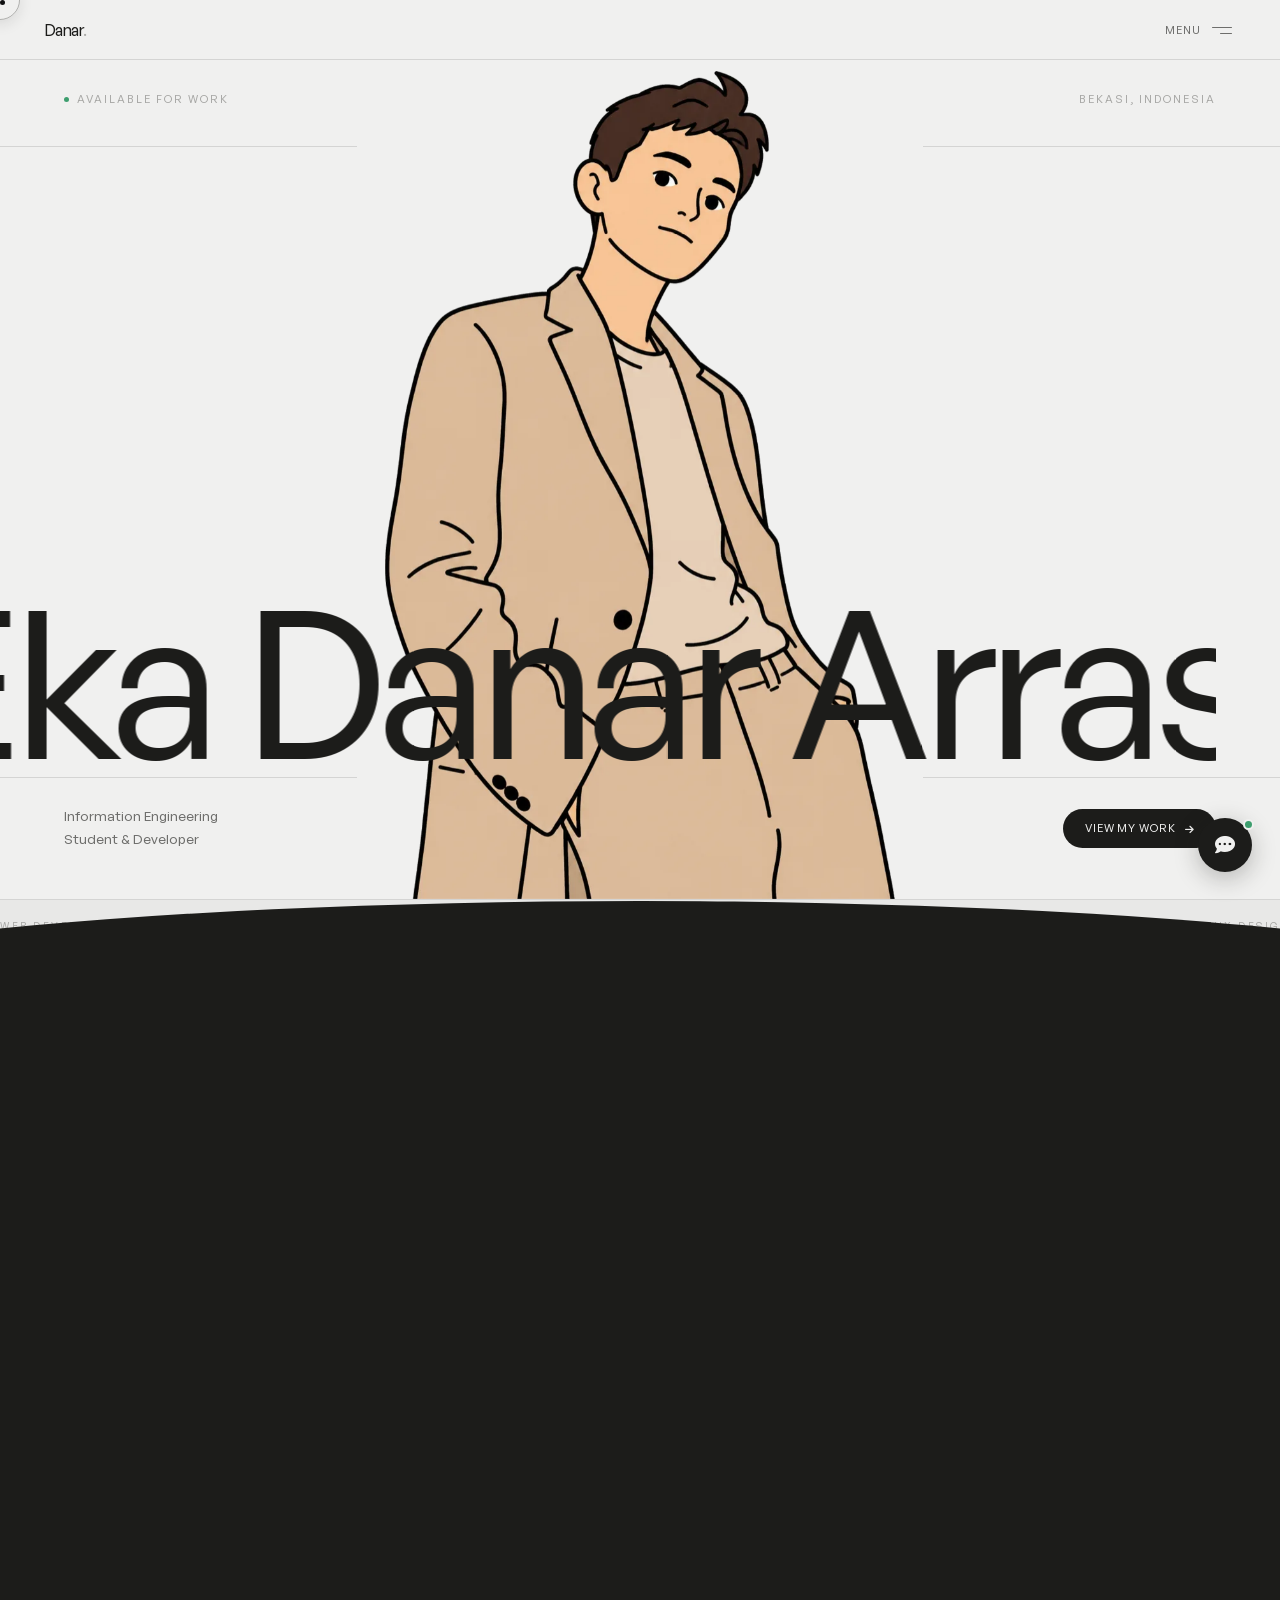
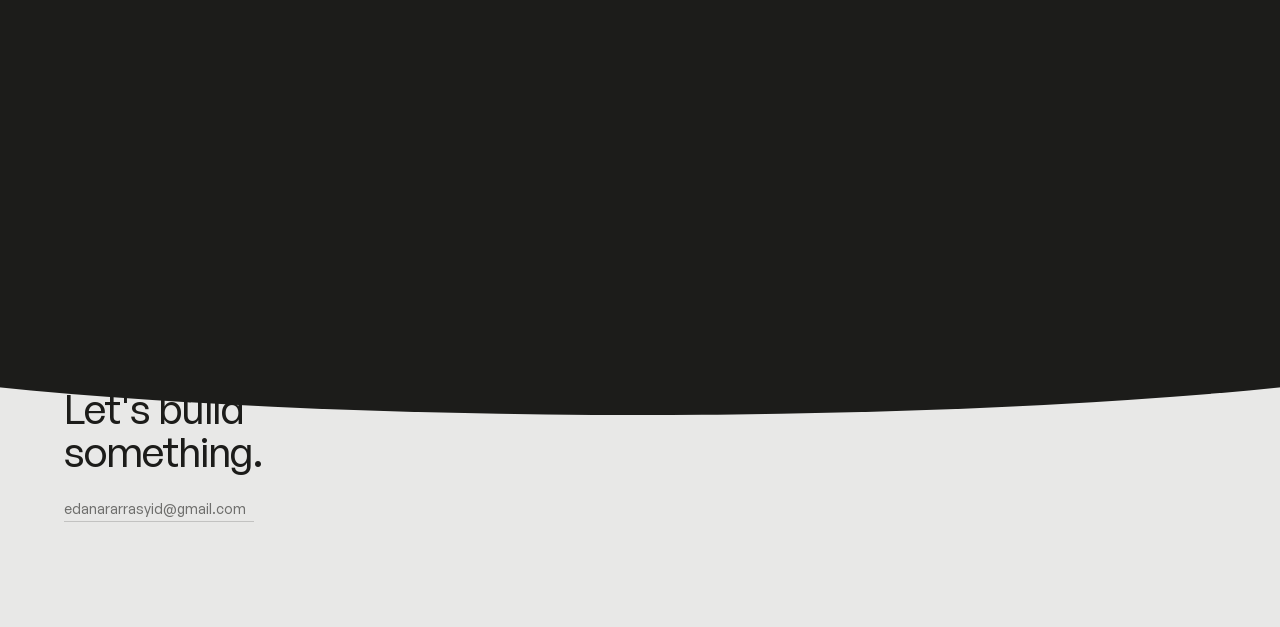
==== index.html @ f206c972 "Clear the figure of the header and separate the name repeats The top of the head was not being cropp" ====
<!DOCTYPE html>
<html lang="id">
<head>
  <meta charset="UTF-8"/>
  <meta name="viewport" content="width=device-width, initial-scale=1.0"/>
  <title>Eka Danar Arrasyid — Software Engineer & Web Developer | Portfolio</title>
  <meta name="description" content="Portfolio resmi Eka Danar Arrasyid, Software Engineer &amp; Web Developer asal Bekasi, Indonesia. Spesialis PHP, Laravel, JavaScript, dan Full Stack Development. Mahasiswa Teknik Informatika Universitas Pelita Bangsa."/>
  <meta name="keywords" content="Eka Danar Arrasyid, Danar Arrasyid, Software Engineer Indonesia, Web Developer Indonesia, PHP Developer, Laravel Developer, JavaScript Developer, Full Stack Developer, Portfolio Web Developer, Universitas Pelita Bangsa"/>
  <meta name="author" content="Eka Danar Arrasyid"/>
  <meta name="robots" content="index, follow, max-image-preview:large"/>
  <meta name="theme-color" content="#f0f0ef"/>
  <link rel="canonical" href="https://www.edanararrasyid.my.id/"/>

  <!-- Open Graph -->
  <meta property="og:type" content="website"/>
  <meta property="og:site_name" content="Eka Danar Arrasyid"/>
  <meta property="og:title" content="Eka Danar Arrasyid — Software Engineer & Web Developer | Portfolio"/>
  <meta property="og:description" content="Portfolio resmi Eka Danar Arrasyid, Software Engineer & Web Developer asal Bekasi, Indonesia. Spesialis PHP, Laravel, JavaScript, dan Full Stack Development."/>
  <meta property="og:url" content="https://www.edanararrasyid.my.id/"/>
  <meta property="og:image" content="https://www.edanararrasyid.my.id/assets/bot_avatar.png"/>
  <meta property="og:locale" content="id_ID"/>

  <!-- Twitter Card -->
  <meta name="twitter:card" content="summary_large_image"/>
  <meta name="twitter:title" content="Eka Danar Arrasyid — Software Engineer & Web Developer | Portfolio"/>
  <meta name="twitter:description" content="Portfolio resmi Eka Danar Arrasyid, Software Engineer & Web Developer asal Bekasi, Indonesia."/>
  <meta name="twitter:image" content="https://www.edanararrasyid.my.id/assets/bot_avatar.png"/>
  <meta name="twitter:site" content="@DanarrArrsyd"/>

  <link rel="icon" type="image/png" href="./assets/Title HTML.jpg"/>
  <link rel="apple-touch-icon" href="./assets/bot_avatar.png"/>
  <link rel="manifest" href="./manifest.json"/>

  <link rel="dns-prefetch" href="https://cdnjs.cloudflare.com"/>
  <link rel="stylesheet" href="https://cdnjs.cloudflare.com/ajax/libs/font-awesome/6.5.0/css/all.min.css"/>

  <link rel="preload" href="./assets/fonts/GeneralSans-Variable.woff2" as="font" type="font/woff2" crossorigin/>
  <!-- The hero illustration is the LCP element. Preloading the WebP starts it
       before the stylesheet has resolved the markup that references it;
       imagesrcset carries the type negotiation so a browser without WebP
       support does not fetch a file it cannot use. -->
  <link rel="preload" as="image" href="./assets/hero-portrait.webp" imagesrcset="./assets/hero-portrait.webp" type="image/webp" fetchpriority="high"/>
  <link rel="stylesheet" href="./assets/css/base.css?v=e6f38128"/>
  <link rel="stylesheet" href="./assets/css/index.css?v=2e0eeac7"/>

  <script type="application/ld+json">
  {
    "@context": "https://schema.org",
    "@type": "Person",
    "name": "Eka Danar Arrasyid",
    "alternateName": "Danar Arrasyid",
    "url": "https://www.edanararrasyid.my.id/",
    "image": "https://www.edanararrasyid.my.id/assets/bot_avatar.png",
    "jobTitle": ["Software Engineer", "Web Developer", "Production & Maintenance Administrator"],
    "affiliation": {
      "@type": "CollegeOrUniversity",
      "name": "Universitas Pelita Bangsa"
    },
    "address": {
      "@type": "PostalAddress",
      "addressLocality": "Bekasi",
      "addressCountry": "ID"
    },
    "sameAs": [
      "https://x.com/DanarrArrsyd",
      "https://www.instagram.com/danar_arrsyd/",
      "https://www.linkedin.com/in/ekadanararrasyid/",
      "https://github.com/Danar52",
      "https://www.behance.net/ekadanararrasyid"
    ]
  }
  </script>
  <script type="application/ld+json">
  {
    "@context": "https://schema.org",
    "@type": "WebSite",
    "name": "Eka Danar Arrasyid",
    "url": "https://www.edanararrasyid.my.id/"
  }
  </script>
  <script type="application/ld+json">
  {
    "@context": "https://schema.org",
    "@type": "Organization",
    "name": "Eka Danar Arrasyid",
    "url": "https://www.edanararrasyid.my.id/",
    "logo": "https://www.edanararrasyid.my.id/assets/bot_avatar.png",
    "sameAs": [
      "https://x.com/DanarrArrsyd",
      "https://www.instagram.com/danar_arrsyd/",
      "https://www.linkedin.com/in/ekadanararrasyid/",
      "https://github.com/Danar52",
      "https://www.behance.net/ekadanararrasyid"
    ]
  }
  </script>
  <!-- Runs before first paint: if this load came from an in-site click, put the
       transition panel over the page so the arrival reads as one motion. -->
  <script>try{var n=sessionStorage.getItem('pt-nav');if(n){var c=document.documentElement.classList;c.add('pt-arrive');c.add('pt-nogreet');window.__ptLabel=n;sessionStorage.removeItem('pt-nav');}}catch(e){}</script>
</head>
<body>
  <a href="#main-content" class="skip-link">Skip to main content</a>

  <div class="preloader" id="preloader" aria-hidden="true">
    <div class="preloader-mask">
      <div class="preloader-words">
        <span>Halo<i>.</i></span>
        <span>Hello<i>.</i></span>
        <span lang="ja">こんにちは<i>.</i></span>
        <span lang="fr">Bonjour<i>.</i></span>
        <span lang="es">Hola<i>.</i></span>
      </div>
    </div>
    <div class="pt-curve bottom"></div>
  </div>
  <div class="cursor-dot" id="cursorDot"></div>
  <div class="cursor-ring" id="cursorRing"></div>
  <div class="page-transition" id="pageTransition" aria-hidden="true">
    <div class="pt-curve top"></div>
    <span class="pt-label" id="ptLabel"></span>
    <div class="pt-curve bottom"></div>
  </div>

  <header class="site-header">
    <a href="index.html" class="site-logo">Danar<em>.</em></a>
  </header>

  <button class="menu-toggle" id="menuToggle" aria-label="Toggle menu">
      <span class="menu-label">Menu</span>
      <div class="menu-bars"><span></span><span></span></div>
    </button>

  <div class="nav-overlay" id="navOverlay">
    <nav aria-label="Menu utama">
      <span class="nav-label">Navigation</span>
      <div class="nav-stripe"></div>
      <ul class="nav-links-list">
        <li><a href="index.html"         class="nav-link"><span class="nav-link-num">01</span>Home<i class="fas fa-arrow-right nav-link-arrow"></i></a></li>
        <li><a href="profil.html"        class="nav-link"><span class="nav-link-num">02</span>About<i class="fas fa-arrow-right nav-link-arrow"></i></a></li>
        <li><a href="skills.html"        class="nav-link"><span class="nav-link-num">03</span>Skills<i class="fas fa-arrow-right nav-link-arrow"></i></a></li>
        <li><a href="experience.html"    class="nav-link"><span class="nav-link-num">04</span>Experience<i class="fas fa-arrow-right nav-link-arrow"></i></a></li>
        <li><a href="portfolio.html"     class="nav-link"><span class="nav-link-num">05</span>Portfolio<i class="fas fa-arrow-right nav-link-arrow"></i></a></li>
        <li><a href="certification.html" class="nav-link"><span class="nav-link-num">06</span>Certification<i class="fas fa-arrow-right nav-link-arrow"></i></a></li>
        <li><a href="event.html"         class="nav-link"><span class="nav-link-num">07</span>Events<i class="fas fa-arrow-right nav-link-arrow"></i></a></li>
        <li><a href="contact.html"       class="nav-link"><span class="nav-link-num">08</span>Contact<i class="fas fa-arrow-right nav-link-arrow"></i></a></li>
      </ul>
    </nav>
    <div class="nav-overlay-footer">
      <span class="nav-label">Socials</span>
      <div class="nav-social-row">
        <a href="https://x.com/DanarrArrsyd"                   target="_blank" class="nav-social">Twitter</a>
        <a href="https://www.instagram.com/danar_arrsyd/"       target="_blank" class="nav-social">Instagram</a>
        <a href="https://www.linkedin.com/in/ekadanararrasyid/" target="_blank" class="nav-social">LinkedIn</a>
        <a href="https://github.com/Danar52"                    target="_blank" class="nav-social">GitHub</a>
      </div>
      <span class="nav-footer-loc">Bekasi, Indonesia</span>
    </div>
  </div>

  <main id="main-content">

    <section class="hero">
      <!-- Lifted out of .hero-center so it can span the whole hero: it now
           runs from the top of the viewport down to the rule above the
           marquee, passing behind the header and both text bars.

           Decorative: this is the person the <h1> below already names, so it
           carries an empty alt and stays out of the accessibility tree rather
           than being described twice. Eager and high-priority because it is
           the largest thing above the fold — the LCP element, not something
           to lazy-load.

           data-parallax sits on the wrapper, not the <img>: the binder writes
           --px/--py, and custom properties inherit downward, so setting them
           on the image would never reach the element whose transform actually
           consumes them. -->
      <picture class="hero-portrait" aria-hidden="true" data-parallax="0.02">
        <source srcset="./assets/hero-portrait.webp" type="image/webp"/>
        <img src="./assets/hero-portrait.png" alt="" width="800" height="1298"
             decoding="async" fetchpriority="high"/>
      </picture>

      <div class="hero-top">
        <div class="hero-status">
          <span class="status-dot"></span>Available for work
        </div>
        <span class="hero-loc">Bekasi, Indonesia</span>
      </div>

      <div class="hero-center">
        <!-- The name is oversized past the width of the viewport and loops
             horizontally, so it needs repeating copies to join end to end.

             Only the <h1> carries the name as content — every copy after it
             is aria-hidden. Repeating the same phrase four times inside one
             heading would read as keyword stuffing to a crawler and would
             make a screen reader announce the name four times; this way the
             page still has exactly one clean h1. -->
        <div class="hero-marquee">
          <div class="hero-marquee-track" id="heroMarqueeTrack">
            <h1 class="hero-name">Eka Danar Arrasyid</h1>
            <span class="hero-name-sep" aria-hidden="true">-</span>
            <span class="hero-name-dup" aria-hidden="true">Eka Danar Arrasyid</span>
            <span class="hero-name-sep" aria-hidden="true">-</span>
            <span class="hero-name-dup" aria-hidden="true">Eka Danar Arrasyid</span>
            <span class="hero-name-sep" aria-hidden="true">-</span>
            <span class="hero-name-dup" aria-hidden="true">Eka Danar Arrasyid</span>
            <span class="hero-name-sep" aria-hidden="true">-</span>
          </div>
        </div>
      </div>

      <div class="hero-bottom">
        <p class="hero-role">Information Engineering<br>Student &amp; Developer</p>
        <div class="hero-ctas">
          <a href="portfolio.html" class="hero-cta" data-magnetic="0.3">
            View my work <i class="fas fa-arrow-right"></i>
          </a>
          <a id="heroCvBtn" class="hero-cta hero-cta-outline" data-magnetic="0.3" download style="display:none">
            Download CV <i class="fas fa-arrow-down"></i>
          </a>
        </div>
      </div>
    </section>

    <div class="marquee-wrap">
      <div class="marquee-inner">
        <span>Web Development</span><span aria-hidden="true">·</span>
        <span>UI/UX Design</span><span aria-hidden="true">·</span>
        <span>Photography</span><span aria-hidden="true">·</span>
        <span>Motion Graphics</span><span aria-hidden="true">·</span>
        <span>Graphic Design</span><span aria-hidden="true">·</span>
        <span>Web Development</span><span aria-hidden="true">·</span>
        <span>UI/UX Design</span><span aria-hidden="true">·</span>
        <span>Photography</span><span aria-hidden="true">·</span>
        <span>Motion Graphics</span><span aria-hidden="true">·</span>
        <span>Graphic Design</span><span aria-hidden="true">·</span>
      </div>
    </div>

    <!-- ── ABOUT TEASER ── -->
    <section class="home-section" id="homeAbout">
      <div class="hs-head">
        <span class="hs-label">About</span>
        <a href="profil.html" class="hs-all">Selengkapnya <i class="fas fa-arrow-right"></i></a>
      </div>
      <div class="hs-body">
        <p class="ha-bio" id="haBio"></p>
        <div class="ha-stats" id="haStats"></div>
      </div>
    </section>

    <!-- ── EXPERIENCE TEASER ── -->
    <section class="home-section" id="homeExp">
      <div class="hs-head">
        <span class="hs-label">Experience</span>
        <a href="experience.html" class="hs-all">Lihat semua <i class="fas fa-arrow-right"></i></a>
      </div>
      <div class="hs-body">
        <div class="he-list" id="heList"></div>
      </div>
    </section>

    <section class="work-section">
      <div class="work-header" data-reveal>
        <span class="work-label">Selected Work</span>
        <a href="portfolio.html" class="work-all">View all <i class="fas fa-arrow-right"></i></a>
      </div>
      <ul class="work-list" id="workList">
        <li class="work-skeleton"></li>
        <li class="work-skeleton"></li>
        <li class="work-skeleton"></li>
      </ul>
    </section>

    <!-- ── SKILLS TEASER ── -->
    <section class="home-section" id="homeSkills">
      <div class="hs-head">
        <span class="hs-label">Skills</span>
        <a href="skills.html" class="hs-all">Lihat semua <i class="fas fa-arrow-right"></i></a>
      </div>
      <div class="hs-body">
        <div class="hk-groups" id="hkGroups"></div>
      </div>
    </section>

    <!-- ── CREDENTIALS TEASER ── -->
    <section class="home-section" id="homeCred">
      <div class="hs-head">
        <span class="hs-label">Credentials</span>
      </div>
      <div class="hs-body">
        <div class="hc-cols">
          <div class="hc-col">
            <a href="certification.html" class="hc-col-head">
              <span class="hc-col-title">Sertifikasi</span>
              <span class="hc-col-count" id="hcCertCount"></span>
            </a>
            <div id="hcCertList"></div>
          </div>
          <div class="hc-col">
            <a href="event.html" class="hc-col-head">
              <span class="hc-col-title">Event &amp; Kompetisi</span>
              <span class="hc-col-count" id="hcEventCount"></span>
            </a>
            <div id="hcEventList"></div>
          </div>
        </div>
      </div>
    </section>

    <footer class="home-footer">
      <div class="footer-cta" data-reveal>
        <p class="footer-big">Let's build<br>something.</p>
        <a href="mailto:edanararrasyid@gmail.com" class="footer-email" data-magnetic="0.25">
          edanararrasyid@gmail.com <i class="fas fa-arrow-up-right"></i>
        </a>
      </div>
      <div class="footer-meta" data-reveal data-reveal-delay="0.12">
        <div class="footer-socials">
          <a href="https://x.com/DanarrArrsyd"                   target="_blank">Twitter</a>
          <a href="https://www.instagram.com/danar_arrsyd/"       target="_blank">Instagram</a>
          <a href="https://www.linkedin.com/in/ekadanararrasyid/" target="_blank">LinkedIn</a>
          <a href="https://github.com/Danar52"                    target="_blank">GitHub</a>
          <a href="https://www.behance.net/ekadanararrasyid"      target="_blank">Behance</a>
        </div>
        <span class="footer-copy">&copy; 2024 Eka Danar Arrasyid</span>
      </div>
    </footer>

  </main>

  <!-- Hover image for work list -->
  <img class="work-hover-img" id="workHoverImg" src="" alt=""/>

  <script src="./assets/js/site.js?v=4a92c34d"></script>
  <script defer src="https://cdnjs.cloudflare.com/ajax/libs/gsap/3.12.5/gsap.min.js"></script>
  <script defer src="https://cdn.jsdelivr.net/npm/lenis@1.1.20/dist/lenis.min.js"></script>
  <script defer src="./assets/js/motion.js?v=b990f3cc"></script>
  <script type="module" src="./assets/js/index.js?v=6e6b031e"></script>
  <script type="module" src="chatbot.js?v=06e270b9"></script>

</body>
</html>
---- assets/css/base.css ----
/* ═══════════════════════════════════════════════════════════════
   BASE.CSS — Grey Studio Portfolio · Eka Danar Arrasyid
   Inspired by dennissnellenberg.com — Clean · Grey · Refined
═══════════════════════════════════════════════════════════════ */

/* ── FONT ───────────────────────────────────────────────────────
   General Sans (Indian Type Foundry, ITF Free Font License — free for
   commercial use, self-hosting permitted). Variable roman, 200–700 axis
   in one 38KB file.

   Self-hosted rather than loaded from api.fontshare.com: their @font-face
   uses a protocol-relative src (//cdn.fontshare.com/...), which resolves
   to plain http on an http origin and fails the font's CORS fetch. Local
   hosting also drops two third-party origins from the CSP and removes a
   render-blocking cross-origin stylesheet from the critical path.
─────────────────────────────────────────────────────────────── */
@font-face {
  font-family: "General Sans";
  src: url("../fonts/GeneralSans-Variable.woff2") format("woff2");
  font-weight: 200 700;
  font-style: normal;
  font-display: swap;
}

/* ── ACCESSIBILITY: SKIP LINK ──────────────────────────────── */
.skip-link {
  position: absolute;
  left: -9999px;
  top: 0;
  z-index: 9999;
  background: #1c1c1a;
  color: #fff;
  padding: 12px 20px;
  font-family: var(--font-body);
  font-size: 14px;
  text-decoration: none;
  border-radius: 0 0 6px 0;
}
.skip-link:focus {
  left: 0;
}

/* ── VARIABLES ─────────────────────────────────────────────── */
:root {
  /* Fonts — single grotesk family, weight does the hierarchy */
  --font-display: "General Sans", system-ui, sans-serif;
  --font-body:    "General Sans", system-ui, sans-serif;

  /* Motion — one easing curve for the whole site */
  --ease:         cubic-bezier(0.7, 0, 0.3, 1);
  /* Panels travel a whole viewport, where the symmetric --ease snaps at both
     ends. Ease-out-expo launches quickly and settles, which reads smoother
     over that distance. */
  --ease-pt:      cubic-bezier(0.16, 1, 0.3, 1);
  --pt-curve-h:   12vh;
  /* The nav panel travels sideways across a shorter distance than the page
     panels, so it keeps a curve that bites harder at both ends. */
  --ease-nav:     cubic-bezier(0.7, 0, 0.2, 1);
  /* Deep enough that the bulge reads clearly as it travels, capped so it
     does not swallow the panel on a wide screen. */
  --nav-curve-w:  clamp(48px, 10vw, 150px);
  --dur-fast:     0.3s;
  --dur:          0.5s;
  --dur-smooth:   0.7s;
  --dur-slow:     0.9s;

  /* Fluid spacing — endpoints match the previous fixed values,
     so desktop (72px) and mobile (20px) render identically. */
  --container-padding: clamp(20px, 5vw, 72px);
  --header-padding:    clamp(20px, 3.4vw, 48px);
  --section-padding:   clamp(56px, 9vh, 96px);

  /* Grey Palette */
  --bg:           #f0f0ef;
  --bg-surface:   #e8e8e7;
  --bg-elevated:  #dededd;
  --border:       #d4d4d3;
  --border-mid:   #c2c2c1;
  --text-1:       #1c1c1a;
  --text-2:       #6e6e6c;
  --text-3:       #a8a8a6;

  /* Accent — dark on light bg */
  --accent:       #1c1c1a;
  --accent-bg:    rgba(28,28,26,0.06);
  --accent-mid:   rgba(28,28,26,0.12);

  /* Layout */
  --header-height: 60px;

  /* Legacy compat */
  --default-font:     var(--font-body);
  --heading-font:     var(--font-display);
  --nav-font:         var(--font-body);
  --background-color: var(--bg);
  --default-color:    var(--text-2);
  --heading-color:    var(--text-1);
  --accent-color:     var(--accent);
  --surface-color:    var(--bg-surface);
  --contrast-color:   #fff;
  --nav-color:        var(--text-3);
  --nav-hover-color:  var(--text-1);
  --nav-active-bg:    var(--text-1);
  --sidebar-width:    0px;
  --sidebar-bg:       var(--bg-surface);
  --sidebar-border:   var(--border);
}

/* ── RESET ──────────────────────────────────────────────────── */
*, *::before, *::after { box-sizing: border-box; margin: 0; padding: 0; }
html {
  scroll-behavior: smooth;
  /* iOS Safari inflates body text when the phone is rotated to landscape,
     which breaks the type scale. */
  -webkit-text-size-adjust: 100%;
          text-size-adjust: 100%;
}

/* On iOS Safari 100vh means the viewport with the URL bar hidden, so it is
   always taller than what is actually on screen — a full-height hero ends up
   pushing its own call-to-action below the fold. dvh tracks the visible
   height; vh stays as the fallback for browsers without it. */
@supports (height: 100dvh) {
  .full-height,
  body,
  #main-content,
  .hero { min-height: 100dvh; }
}
body {
  font-family: var(--font-body);
  font-weight: 450;
  background: var(--bg);
  color: var(--text-1);
  min-height: 100vh;
  overflow-x: hidden;
}
/* Hidden only once site.js confirms it is actually drawing the replacement.
   Unconditionally, this left any page without the cursor markup — or any
   visitor whose JS never ran — with no pointer at all. */
body.has-cursor { cursor: none; }

/* One weight everywhere — hierarchy comes from size and colour, not boldness.
   Headings and <strong> default to 700 in the UA stylesheet, which breaks that
   the moment CMS content ships bold text, so pin them back. */
h1, h2, h3, h4, h5, h6 { font-weight: 450; }
strong, b { font-weight: 550; }
@media (hover: none) { body, body.has-cursor { cursor: auto; } }

/* ── SCROLLBAR ──────────────────────────────────────────────── */
::-webkit-scrollbar { width: 3px; }
::-webkit-scrollbar-track { background: transparent; }
::-webkit-scrollbar-thumb { background: var(--border-mid); }
::-webkit-scrollbar-thumb:hover { background: var(--text-3); }

/* ── CUSTOM CURSOR ────────────────────────────────────────────────
   Drawn white and composited with difference, so it inverts against
   whatever it happens to be over: near-black on the light page, near-white
   on the dark nav panel or the transition curtain. That is one rule doing
   the work, rather than sampling the colour under the pointer — which
   cannot see backgrounds painted by ancestors, images, or gradients.

   |backdrop − white| — over #f0f0ef it resolves to #0f0f10, over #1c1c1a
   to #e3e3e5.
─────────────────────────────────────────────────────────────── */
.cursor-dot {
  /* Pinned to the viewport origin so the transform site.js writes is read as
     plain viewport coordinates. Without it a fixed box with no offsets keeps
     its static position and every translate lands off by that much. */
  position: fixed; left: 0; top: 0;
  width: 5px; height: 5px;
  background: #fff; border-radius: 50%;
  mix-blend-mode: difference;
  pointer-events: none; z-index: 99999;
  /* Placement is written into transform by site.js, which appends its own
     translate(-50%,-50%) — nothing here may set transform, or it clobbers
     the position every frame. */
  will-change: transform;
  transition: width 0.2s, height 0.2s, opacity 0.3s;
}
/* A lens rim, not frosted glass. The blur is gone entirely: it had nothing
   to add over ordinary page background, and over the magnifier it smeared
   the enlarged text sitting one layer below (99997). What is left is the
   thing a magnifier actually is — a thin ring of glass with an edge that
   catches light. */
.cursor-ring {
  position: fixed; left: 0; top: 0;   /* same reason as .cursor-dot above */
  width: 40px; height: 40px;
  background: transparent;
  border: 1px solid rgba(28,28,26,0.3);
  border-radius: 50%; pointer-events: none; z-index: 99998;
  /* Edge-only, both of them: the outer shadow lifts the glass off the page,
     the inset hairline is the bevel. Nothing paints across the middle, so
     whatever is underneath — text, image, the magnified clone — stays as
     legible as it was without the cursor there. */
  box-shadow: 0 4px 14px rgba(28,28,26,0.1),
              inset 0 1px 1.5px rgba(255,255,255,0.6);
  will-change: transform;
  transition: width 0.25s ease, height 0.25s ease, border-color 0.25s,
              box-shadow 0.25s, opacity 0.3s;
}
body.cur-hover .cursor-dot  { width: 7px; height: 7px; background: rgba(255,255,255,0.75); }
body.cur-hover .cursor-ring { width: 60px; height: 60px; border-color: rgba(28,28,26,0.42); }
body.cur-click .cursor-dot  { width: 3px; height: 3px; }
body.cur-click .cursor-ring { width: 26px; height: 26px; }
/* The page is light almost everywhere; these are the two exceptions. Each
   is already flagged on <html> — nav-open and pt-arrive existed before this
   feature, pt-in was added to site.js above specifically so this selector
   list is exhaustive without :has() or DOM-order assumptions.

   Placed after the cur-hover/cur-click block on purpose: those rules tie
   this one's specificity exactly (one type selector + two classes each), so
   whichever comes later in the file wins when both are true at once — e.g.
   hovering a nav-link while the panel is open. Source order, not
   specificity, is what makes the dark-surface treatment win that case. */
html.nav-open .cursor-ring,
html.pt-arrive .cursor-ring,
html.pt-in .cursor-ring {
  border-color: rgba(255,255,255,0.45);
  box-shadow: 0 4px 14px rgba(0,0,0,0.25),
              inset 0 1px 1.5px rgba(255,255,255,0.28);
}
/* Magnifying. Only the size and the weight of the rim change now — the ring
   is already a plain glass edge in every other state.

   Last of the .cursor-ring state rules on purpose. cur-hover, cur-click and
   the dark-surface block all tie its specificity, and a link inside a hovered
   paragraph matches two of them at once; source order is what settles it. */
body.cur-lens .cursor-ring {
  width: 44px; height: 44px;
  border-color: rgba(120,120,118,0.5);
  box-shadow: 0 6px 18px rgba(28,28,26,0.16),
              inset 0 1px 2px rgba(255,255,255,0.75);
}
/* The dot would sit as a blend-mode speck in the middle of the magnified
   word — the one place on screen you are actually reading. !important
   because site.js writes opacity inline on the pointer entering and leaving
   the window, and an inline value outranks any class rule here. */
body.cur-lens .cursor-dot { opacity: 0 !important; }

@media (hover: none) { .cursor-dot, .cursor-ring { display: none; } }

/* ── TEXT LENS MAGNIFY ────────────────────────────────────────────
   A live clone of the hovered text block, scaled and circle-clipped
   so it reads as magnification rather than a filter. The clone keeps
   the source element's classes, so font/colour rules — including the
   dark-surface overrides above — apply with no extra CSS here.
─────────────────────────────────────────────────────────────── */
.cursor-lens-clone {
  position: fixed;
  margin: 0;
  list-style: none;
  transform-origin: top left;
  pointer-events: none;
  z-index: 99997;
  will-change: transform, clip-path;
}
.cursor-lens-clone * { pointer-events: none; }
@media (hover: none) { .cursor-lens-clone { display: none; } }

/* ── PAGE TRANSITION ─────────────────────────────────────────────
   Slides on click-navigation and names the destination. Translated,
   not scaled: scaleY would squash the label and the curved caps.

   It never covers the page on a fresh load — that would put an opaque
   overlay in front of the hero on every page and push LCP out by the
   length of the animation.
─────────────────────────────────────────────────────────────── */
.page-transition {
  position: fixed; inset: 0; z-index: 99000;
  background: var(--text-1);
  /* Parked a full curve-height clear of the viewport. The caps sit outside
     the panel, so parking at plain translateY(100%) leaves the top cap
     poking up over the bottom edge of the screen. */
  transform: translateY(calc(100% + var(--pt-curve-h)));
  pointer-events: none;
  display: grid; place-items: center;
}
/* Scoped to the moving states. Left on permanently it keeps a full-viewport
   compositor layer alive for the whole session. */
.page-transition.pt-in { will-change: transform; }

/* Curved caps on the leading and trailing edges, so the panel reads as
   a swelling shape rather than a straight bar. Sat outside the panel
   and pulled flush by translate. */
.pt-curve {
  position: absolute; left: 50%;
  width: 150%; height: var(--pt-curve-h);
  background: var(--text-1);
  pointer-events: none;
}
.pt-curve.top {
  top: 0; transform: translate(-50%, -99%);
  border-radius: 50% 50% 0 0 / 100% 100% 0 0;
}
.pt-curve.bottom {
  bottom: 0; transform: translate(-50%, 99%);
  border-radius: 0 0 50% 50% / 0 0 100% 100%;
}

.pt-label {
  font-family: var(--font-display);
  font-size: clamp(30px, 5.4vw, 68px);
  font-weight: 450; letter-spacing: -1.4px; line-height: 1;
  color: var(--bg);
  opacity: 0; transform: translateY(16px);
}
.pt-label i { color: var(--text-3); font-style: normal; }

.page-transition.pt-in {
  transform: translateY(0);
  transition: transform 0.78s var(--ease-pt);
  pointer-events: all;
}
.page-transition.pt-in .pt-label {
  opacity: 1; transform: translateY(0);
  transition: opacity 0.34s ease 0.3s, transform 0.5s var(--ease-pt) 0.3s;
}

/* ── ARRIVAL REVEAL ──────────────────────────────────────────────
   Without this the outgoing dark panel cuts straight to a light page
   and the motion reads as a jump. The panel only starts covering when
   the visitor actually clicked through (a sessionStorage flag set on
   the way out), so a direct hit — and a crawler, which never clicks —
   still paints its content immediately and pays no LCP cost.
─────────────────────────────────────────────────────────────── */
/* The reveal is a CSS animation, not a JS-triggered transition. site.js sits
   at the end of <body>, so driving it from there meant the panel sat still
   through body parsing, the render-blocking icon stylesheet and font loading
   before it even began to move — the pause on arrival.
   As an animation it starts the moment the element first renders, and it
   doubles as its own failsafe: nothing can leave the page covered. */
html.pt-arrive .page-transition {
  transform: translateY(0);
  animation: ptReveal 0.9s var(--ease-pt) 0.06s forwards;
  will-change: transform;
}
html.pt-arrive .page-transition .pt-label { opacity: 1; transform: none; }

/* Carries straight on upward and pulls off the top, rather than sinking back
   or fading out. The label travels with it. */
@keyframes ptReveal {
  from { transform: translateY(0); }
  to   { transform: translateY(calc(-100% - var(--pt-curve-h))); }
}

/* The reveal now lives in @keyframes ptReveal above — the arriving page has
   no JS-driven exit state. */

/* ── PRELOADER (homepage only) ───────────────────────────────────
   Pure CSS on purpose: a JS-driven overlay that fails to tear down
   leaves the page permanently covered. Keyframes always finish, so
   the worst case is still a visible page.

   Kept short — it sits in front of the LCP element while it runs.
─────────────────────────────────────────────────────────────── */
.preloader {
  position: fixed; inset: 0; z-index: 99500;
  background: var(--text-1);
  display: grid; place-items: center;
  pointer-events: none;
  /* The delay must match the word cycle's duration so the panel starts
     lifting exactly as the last greeting settles. */
  animation: plExit 0.75s var(--ease-pt) 1.3s forwards;
}
.preloader-mask {
  height: 1.15em;
  overflow: hidden;
  font-family: var(--font-display);
  font-size: clamp(34px, 6vw, 76px);
  font-weight: 450; letter-spacing: -1.6px; line-height: 1.15;
}
.preloader-words {
  display: block;
  /* No steps(): each word glides into place and holds, rather than
     teleporting. The hold segments in the keyframes do the pacing. */
  /* Symmetric easing, not the front-loaded --ease-pt used for panels: expo
     covers most of the distance in the first half of each move, which cut
     the first greeting's time on screen to well under the others'. */
  animation: plWords 1.3s cubic-bezier(0.76, 0, 0.24, 1) forwards;
}
.preloader-words span { display: block; height: 1.15em; color: var(--bg); }
.preloader-words i { color: var(--text-3); font-style: normal; }

/* Each move is centred on a fifth of the timeline (20%, 40%, 60%, 80%), so
   every greeting — including the first and last, which only get half a
   transition — holds the screen for the same 20%.

   Steps are in em, matching one word's height. A percentage would resolve
   against the whole column, so -100% would jump five words instead of one. */
@keyframes plWords {
  0%,   16% { transform: translateY(0); }
  24%,  36% { transform: translateY(-1.15em); }
  44%,  56% { transform: translateY(-2.30em); }
  64%,  76% { transform: translateY(-3.45em); }
  84%, 100% { transform: translateY(-4.60em); }
}
/* Pulls off the top, matching the arrival reveal. */
@keyframes plExit {
  to {
    transform: translateY(calc(-100% - var(--pt-curve-h)));
    visibility: hidden;
  }
}

/* The greeting marks arriving at the site, not moving around inside it, so
   an internal click through to home gets the "Home." panel like any other
   page. A refresh or a direct hit still gets the greeting.

   Keyed off pt-nogreet, which is never removed — not pt-arrive, which is
   dropped when the reveal ends. display:none does not pause an animation,
   it prevents it existing, so releasing the class later started the whole
   greeting cycle from zero, right after the panel had finished lifting. */
html.pt-nogreet .preloader { display: none; }

/* No motion: never show the overlay at all rather than flash it. */
@media (prefers-reduced-motion: reduce) {
  .preloader { display: none; }
}

/* ── SITE HEADER ────────────────────────────────────────────── */
.site-header {
  position: fixed; top: 0; left: 0; right: 0;
  height: var(--header-height);
  display: flex; align-items: center; justify-content: space-between;
  padding: 0 var(--header-padding);
  z-index: 1000;
  background: var(--bg);
  border-bottom: 1px solid var(--border);
}
.site-logo {
  font-family: var(--font-display); font-size: 16px; font-weight: 450;
  color: var(--text-1); text-decoration: none; letter-spacing: -0.4px;
  z-index: 1002; position: relative;
}
.site-logo em { color: var(--text-3); font-style: normal; }

/* ── MENU TOGGLE ────────────────────────────────────────────── */
/* Sits outside <header> in the markup on purpose. The header carries a
   z-index, which makes it a stacking context — anything inside it is
   trapped below the header's own level, so the toggle could never rise
   above the nav panel no matter what z-index it was given. As its own
   fixed element it competes at the root, the way the reference does it. */
.menu-toggle {
  position: fixed;
  top: calc((var(--header-height) - 48px) / 2);
  right: var(--header-padding);
  z-index: 1100;
  height: 48px; padding: 0 4px;
  display: flex; align-items: center; gap: 11px;
  background: none; border: none; cursor: none;
  color: var(--text-2);
  font-family: var(--font-body); font-size: 11px; font-weight: 450;
  letter-spacing: 0.1em; text-transform: uppercase;
  border-radius: 24px;
  transition: color 0.2s;
}
.menu-toggle:hover { color: var(--text-1); }
.menu-bars {
  display: flex; flex-direction: column; gap: 5px; width: 20px;
}
.menu-bars span {
  display: block; height: 1px; background: currentColor; border-radius: 1px;
  transform-origin: center;
  transition: transform 0.3s cubic-bezier(0.4,0,0.2,1), opacity 0.2s, width 0.25s;
}
.menu-bars span:last-child { width: 12px; margin-left: auto; }
.menu-toggle.is-open .menu-bars span:first-child { transform: translateY(3px) rotate(45deg); }
.menu-toggle.is-open .menu-bars span:last-child  { width: 20px; transform: translateY(-3px) rotate(-45deg); }

/* ── NAV PANEL ───────────────────────────────────────────────────
   A dark panel that slides in from the right over the page, rather than
   a full-screen sheet — the page stays visible and dimmed behind it.

   Parked a curve-width clear of the edge, the same reason the transition
   panel is: the curved cap sits outside the panel, so parking at plain
   translateX(100%) would leave it showing down the right edge.
─────────────────────────────────────────────────────────────── */
.nav-overlay {
  position: fixed; top: 0; right: 0; bottom: 0; left: auto;
  width: clamp(320px, 50vw, 640px);
  /* Above the fixed header (1000), which would otherwise cut a light bar
     across the top of the panel. The toggle sits higher still at 1002. */
  z-index: 1001;
  background: var(--text-1);
  color: var(--bg);
  /* Deliberately no overflow here. The curved edge is positioned outside
     this box, and setting overflow on either axis forces the other to a
     non-visible value too — which clipped the curve away entirely. The
     scrolling lives on .nav-inner instead. */
  transform: translateX(calc(100% + var(--nav-curve-w)));
  transition: transform 0.8s var(--ease-nav);
  pointer-events: none;
}
.nav-overlay.is-open { transform: translateX(0); pointer-events: all; }

/* Wrapper built by site.js. Carries the layout, the padding and the only
   scrollbar, so the panel itself can stay unclipped for the curve.

   Eight links plus two labels and a footer, against the reference's four —
   the padding stays modest or this starts scrolling on an ordinary laptop. */
.nav-inner {
  height: 100%;
  display: flex; flex-direction: column;
  justify-content: space-between;
  padding: clamp(68px, 11vh, 120px) 6vw clamp(36px, 6vh, 72px);
  overflow-y: auto;
}

/* Curved leading edge. It is a slice of ellipse held against the panel's
   left side, at full width while the panel travels and collapsed to zero
   once it lands — so the edge bulges on the way in and settles flat. */
.nav-curve {
  position: absolute; top: 0; right: 100%;
  width: var(--nav-curve-w); height: 100%;
  background: var(--text-1);
  border-radius: 100% 0 0 100% / 50% 0 0 50%;
  transition: width 0.85s var(--ease-nav);
  pointer-events: none;
}
html.nav-open .nav-curve { width: 0; }

/* Dims the page rather than hiding it. Weighted to the right so the panel
   still separates cleanly from whatever sits behind it. */
.nav-backdrop {
  /* Below the header so the logo stays legible, above the page content. */
  position: fixed; inset: 0; z-index: 998;
  background: linear-gradient(to right, rgba(0,0,0,0.25) 40%, rgba(0,0,0,0.85) 85%);
  opacity: 0; pointer-events: none;
  transition: opacity 0.8s var(--ease-nav);
}
html.nav-open .nav-backdrop { opacity: 0.5; pointer-events: all; }

/* The chat widget lives at a higher z-index than this overlay, so while the
   menu is open it floats over the links instead of behind them.

   !important is load-bearing: the bubble runs a pop-in animation with
   fill:forwards, and an animation's value outranks a normal declaration.
   Only an important one wins the cascade against it. */
html.nav-open #cb-bubble,
html.nav-open #cb-notif,
html.nav-open #cb-tip {
  opacity: 0 !important;
  pointer-events: none !important;
  transition: opacity 0.2s ease;
}

/* Section labels, as on the reference: a small caps label over a hairline. */
.nav-label {
  display: block;
  font-family: var(--font-body); font-size: 10px; font-weight: 450;
  text-transform: uppercase; letter-spacing: 0.18em;
  color: rgba(255,255,255,0.4);
  margin-bottom: 10px;
}
.nav-stripe {
  display: block; width: 100%; height: 1px;
  background: rgba(255,255,255,0.18);
}

.nav-links-list { list-style: none; padding-top: 2vh; }
.nav-links-list li { overflow: hidden; }

.nav-link {
  display: flex; align-items: center; gap: 14px;
  padding: 10px 0;
  font-family: var(--font-display);
  font-size: clamp(21px, 2.5vw, 34px);
  font-weight: 450; letter-spacing: -0.6px; line-height: 1.25;
  color: var(--bg); text-decoration: none;
  transform: translateY(100%);
  transition: color 0.18s;
}
.nav-overlay.is-open .nav-link {
  animation: navSlideIn 0.55s cubic-bezier(0.22,1,0.36,1) forwards;
}
.nav-links-list li:nth-child(1) .nav-link { animation-delay: 0.03s; }
.nav-links-list li:nth-child(2) .nav-link { animation-delay: 0.06s; }
.nav-links-list li:nth-child(3) .nav-link { animation-delay: 0.09s; }
.nav-links-list li:nth-child(4) .nav-link { animation-delay: 0.12s; }
.nav-links-list li:nth-child(5) .nav-link { animation-delay: 0.15s; }
.nav-links-list li:nth-child(6) .nav-link { animation-delay: 0.18s; }
.nav-links-list li:nth-child(7) .nav-link { animation-delay: 0.21s; }
.nav-link:hover { color: rgba(255,255,255,0.55); }

.nav-link-num {
  font-family: var(--font-body); font-size: 10px; font-weight: 450;
  color: rgba(255,255,255,0.35); letter-spacing: 0.08em;
  flex-shrink: 0;
}
/* Marks the page you are on, and follows the cursor down the list on hover —
   only one dot is ever lit. */
.nav-link-arrow {
  width: 6px; height: 6px; border-radius: 50%;
  background: var(--bg);
  margin-left: auto; flex-shrink: 0;
  /* Markup still carries a Font Awesome arrow class; suppress the glyph so
     the element reads purely as the dot. */
  font-size: 0;
  opacity: 0; transform: scale(0);
  transition: opacity 0.25s var(--ease), transform 0.25s var(--ease);
}
.nav-link[aria-current="page"] .nav-link-arrow { opacity: 1; transform: scale(1); }
.nav-links-list:hover .nav-link[aria-current="page"] .nav-link-arrow {
  opacity: 0; transform: scale(0);
}
.nav-links-list .nav-link:hover .nav-link-arrow { opacity: 1; transform: scale(1); }

@keyframes navSlideIn {
  from { transform: translateY(100%); }
  to   { transform: translateY(0); }
}

/* Handing the links over to the magnetic hover once they have finished
   sliding in. A filling animation keeps ownership of `transform` even after
   it ends and outranks inline styles, so gsap's pull was being computed and
   then thrown away — the links were the only elements on the site silently
   ignoring it. site.js sets .is-ready when the last link lands.

   The overflow clip has to lift with it: it exists to mask the slide, and
   with it still on, the few px of vertical drift got cut off at the row
   edge. */
.nav-links-list.is-ready li { overflow: visible; }
.nav-links-list.is-ready .nav-link { animation: none; transform: none; }

/* Stacked, not spread: the panel is far narrower than the old full-width
   sheet, and a single row put the socials and the location on top of
   each other. */
.nav-overlay-footer {
  flex-shrink: 0;
  margin-top: 40px;
  display: flex; flex-direction: column; align-items: flex-start; gap: 14px;
}
.nav-social-row { display: flex; flex-wrap: wrap; gap: 10px 20px; }

/* ── CLOSE BUTTON ────────────────────────────────────────────────
   Open, the toggle stops being a labelled hamburger and becomes a round
   close button: the label collapses away and the two bars — already
   crossed into an X — centre inside a light disc that reads against the
   dark panel behind it. Height stays 48px in both states so the disc is
   already the right size and only has to lose its width.
─────────────────────────────────────────────────────────────── */
.menu-toggle {
  transition: color 0.2s, background-color 0.35s var(--ease),
              width 0.4s var(--ease), border-radius 0.35s var(--ease),
              padding 0.35s var(--ease), gap 0.35s var(--ease);
}
.menu-label {
  overflow: hidden; white-space: nowrap;
  max-width: 6em; opacity: 1;
  transition: max-width 0.35s var(--ease), opacity 0.2s ease;
}

html.nav-open .menu-toggle {
  width: 48px;
  /* Overrides the mobile touch-target padding, which would otherwise stretch
     the disc out of round. 48px already clears the 44px minimum. */
  padding: 0;
  gap: 0;
  border-radius: 50%;
  justify-content: center;
  background: var(--bg);
  color: var(--text-1);
}
html.nav-open .menu-label { max-width: 0; opacity: 0; }
html.nav-open .menu-toggle:hover { background: #fff; }
.nav-social-row { display: flex; gap: 24px; }
.nav-social {
  font-family: var(--font-body); font-size: 10px; font-weight: 450;
  color: rgba(255,255,255,0.45); text-decoration: none;
  text-transform: uppercase; letter-spacing: 0.1em;
  transition: color 0.2s;
}
.nav-social:hover { color: var(--bg); }
.nav-footer-loc {
  font-size: 10px; color: rgba(255,255,255,0.35);
  text-transform: uppercase; letter-spacing: 0.1em;
}

/* Shorter viewports (small laptop screens, non-maximized windows) — shrink
   the nav so all 8 items + footer fit without overlapping or clipping. */
@media (max-height: 760px) {
  .nav-inner { padding: 9vh 6vw 6vh; }
  .nav-link { font-size: clamp(18px, 2.2vw, 26px); padding: 7px 0; }
  .nav-links-list { padding-top: 2vh; }
  .nav-overlay-footer { margin-top: 24px; }
}

/* ── MAIN CONTENT ───────────────────────────────────────────── */
#main-content {
  min-height: 100vh;
  padding-top: var(--header-height);
}

/* ── PAGE HEADER ────────────────────────────────────────────── */
.page-header {
  padding: 44px var(--container-padding) 26px;
  border-bottom: 1px solid var(--border);
  margin-bottom: 0;
  opacity: 0; transform: translateY(14px);
  animation: fadeUp 0.6s cubic-bezier(0.22,1,0.36,1) 0.1s forwards;
}
.page-title {
  font-family: var(--font-display);
  font-size: clamp(28px, 3.4vw, 44px);
  font-weight: 450; line-height: 1.05; letter-spacing: -1px;
  color: var(--text-1); margin-bottom: 10px;
}
.page-title span { color: var(--text-3); }
.page-subtitle {
  font-family: var(--font-body); font-size: 12.5px; font-weight: 450;
  color: var(--text-2); letter-spacing: 0.3px;
}

/* ── CUSTOM CONTEXT MENU ────────────────────────────────────── */
.ctx-menu {
  position: fixed; z-index: 99500;
  min-width: 200px;
  background: var(--bg);
  border: 1px solid var(--border);
  border-radius: 8px;
  box-shadow: 0 14px 44px rgba(28,28,26,0.16);
  padding: 6px;
  opacity: 0; transform: scale(0.96) translateY(-4px);
  transform-origin: top left;
  pointer-events: none;
  transition: opacity 0.16s ease, transform 0.18s cubic-bezier(0.22,1,0.36,1);
}
.ctx-menu.open {
  opacity: 1; transform: scale(1) translateY(0);
  pointer-events: all;
}
.ctx-item {
  display: flex; align-items: center; gap: 12px;
  width: 100%; padding: 10px 12px;
  background: none; border: none; border-radius: 5px;
  font-family: var(--font-body); font-size: 12.5px; font-weight: 450;
  color: var(--text-2); text-align: left;
  cursor: none; transition: background 0.15s, color 0.15s;
}
.ctx-item:hover { background: var(--bg-surface); color: var(--text-1); }
.ctx-item i {
  font-size: 11px; width: 14px; text-align: center;
  color: var(--text-3); transition: color 0.15s;
}
.ctx-item:hover i { color: var(--text-1); }
.ctx-divider {
  height: 1px; background: var(--border);
  margin: 6px 4px;
}
@media (hover: none) { .ctx-item { cursor: pointer; } }

/* ── STATE BOX ──────────────────────────────────────────────── */
.state-box {
  text-align: center; padding: 72px 24px; color: var(--text-3);
}
.state-box i { font-size: 20px; margin-bottom: 12px; display: block; opacity: 0.4; }
.state-box p { font-family: var(--font-body); font-size: 13px; opacity: 0.7; }
.spin { animation: spinAnim 0.9s linear infinite; }

/* ── KEYFRAMES ──────────────────────────────────────────────── */
@keyframes fadeUp   { to { opacity: 1; transform: translateY(0); } }
@keyframes spinAnim { to { transform: rotate(360deg); } }
@keyframes pulseDot {
  0%, 100% { opacity: 1; transform: scale(1); }
  50%       { opacity: 0.3; transform: scale(1.5); }
}

/* ── LENIS SMOOTH SCROLL ────────────────────────────────────────
   Inlined instead of pulling lenis.css — one less request, one less
   CSP origin. Lenis adds these classes to <html> itself.
─────────────────────────────────────────────────────────────── */
html.lenis, html.lenis body { height: auto; }
.lenis.lenis-smooth { scroll-behavior: auto !important; }
.lenis.lenis-smooth [data-lenis-prevent] { overscroll-behavior: contain; }
.lenis.lenis-stopped { overflow: hidden; }

/* ── SCROLL REVEAL ──────────────────────────────────────────────
   Opt-in via [data-reveal]. Driven by motion.js (GSAP ScrollTrigger)
   with an IntersectionObserver fallback. The starting state is set
   here so nothing flashes before the JS boots. Elements stay visible
   if JS never runs — .no-motion is set on <html> in that case.
─────────────────────────────────────────────────────────────── */
[data-reveal] {
  opacity: 0;
  transform: translateY(24px);
  will-change: opacity, transform;
}
[data-reveal="fade"]  { transform: none; }
[data-reveal="left"]  { transform: translateX(-28px); }
[data-reveal="right"] { transform: translateX(28px); }
[data-reveal].is-revealed {
  opacity: 1;
  transform: none;
  transition: opacity var(--dur-smooth) var(--ease),
              transform var(--dur-smooth) var(--ease);
}

/* Line-by-line mask reveal for headings. motion.js wraps each
   .hero-line in a .line-mask so the text slides out from behind it. */
.line-mask { display: block; overflow: hidden; }

/* ── MAGNETIC BUTTONS ───────────────────────────────────────────
   motion.js translates [data-magnetic] toward the cursor on hover.
   Touch devices skip it entirely.
─────────────────────────────────────────────────────────────── */
[data-magnetic] { will-change: transform; }

/* ── REDUCED MOTION / NO-JS ─────────────────────────────────────
   Honour the OS setting and never trap content in a hidden state.
─────────────────────────────────────────────────────────────── */
html.no-motion [data-reveal],
[data-reveal].is-revealed {
  opacity: 1;
  transform: none;
}
@media (prefers-reduced-motion: reduce) {
  html { scroll-behavior: auto; }
  [data-reveal] { opacity: 1 !important; transform: none !important; }
  [data-magnetic] { transform: none !important; }
  .marquee-inner { animation: none; }
  *, *::before, *::after {
    animation-duration: 0.01ms !important;
    animation-iteration-count: 1 !important;
    transition-duration: 0.01ms !important;
  }
}

/* ── MOBILE ─────────────────────────────────────────────────── */
@media (max-width: 768px) {
  .site-header { padding: 0 20px; }

  /* Touch targets. These were 14–15px tall, well under the 44px minimum in
     WCAG 2.5.5 — and .menu-toggle is the only way into the navigation on a
     phone. Padding grows the hit area without moving anything: the toggle is
     centred in the header, and the socials sit in a wrapping row. */
  .menu-toggle { padding: 15px 0; }
  .nav-social  { padding: 15px 0; }
  .nav-social-row { gap: 14px 20px; }

  /* Full width on a phone. A half panel on a 390px screen leaves the links
     in a column barely wider than a thumb, and the sliver of dimmed page
     behind it is too narrow to be worth anything. */
  .nav-overlay {
    width: 100%;
    /* Keeps the curve-width offset from the desktop rule. Parking at a plain
       translateX(100%) would leave the curve poking in at the right edge —
       the same mistake the page-transition caps made at the bottom. */
    transform: translateX(calc(100% + var(--nav-curve-w)));
  }
  /* Trimmed so all eight links and the footer fit a 390x699 phone without
     the menu itself becoming a scrolling surface. */
  .nav-inner { padding: 84px 24px 32px; }
  /* The curve stays. Once the full-width panel lands the curve sits off the
     left edge and is simply not seen, which is the flat resting state — but
     it still leads the way in, and that is the part worth having. */
  /* No backdrop: a full-width panel leaves no page behind it to dim. */
  .nav-backdrop { display: none; }
  /* 9px keeps each link at 49px — still clear of the 44px touch minimum. */
  .nav-link { font-size: clamp(22px, 6.4vw, 32px); letter-spacing: -0.4px; padding: 9px 0; }
  .nav-overlay-footer { margin-top: 28px; gap: 12px; }
  .page-header { padding: 40px 20px 20px; }
  .page-title  { letter-spacing: -0.8px; }
  #main-content { padding-top: var(--header-height); }
}
---- assets/css/index.css ----
/* ═══════════════════════════════════════════════════════════════
   INDEX.CSS — Home Page · Grey Studio
═══════════════════════════════════════════════════════════════ */

#main-content { padding-top: 0; }

/* ── HERO ───────────────────────────────────────────────────── */
.hero {
  min-height: 100vh;
  display: grid;
  grid-template-rows: auto 1fr auto;
  padding: 0 var(--container-padding);
  border-bottom: 1px solid var(--border);
  /* Containing block for the illustration and the clipping edge for the
     oversized name, which runs wider than the viewport by design. */
  position: relative;
  overflow: hidden;

  /* The figure's height drives everything else. Its aspect ratio is fixed at
     800/1298, so the width it occupies — and therefore the gap the rules have
     to leave for it — follows from that one number without measuring anything
     in JS. --rule-gap is the breathing space on each side of the figure
     before a rule is allowed to resume. */
  /* Stops at the header rather than the top of the viewport. .site-header is
     an opaque bar (background: var(--bg) in base.css), so a figure running to
     y=0 had the top of its head painted over — it read as a crop, not as
     depth. Everything else follows from this one value, so the rule gap
     narrows with it automatically. */
  /* The extra 12px is clearance for the parallax, which can lift the figure
     by up to 8px — without it the top of the head slid back under the header
     on an upward drift and the crop came back intermittently. */
  --portrait-h: calc(100vh - var(--header-height) - 12px);
  --portrait-w: calc(var(--portrait-h) * 800 / 1298);
  --rule-gap: 28px;
  /* How much of the rule the figure takes out. Kept separate from
     --portrait-w so a narrow screen can stand the figure down from
     interrupting the rules without also resizing it. */
  --rule-cut: var(--portrait-w);
}

/* Top bar */
.hero-top {
  display: flex; justify-content: space-between; align-items: center;
  padding: calc(var(--header-height) + 32px) 0 40px;
  opacity: 0; transform: translateY(8px);
  animation: fadeUp 0.5s ease 0.1s forwards;
  position: relative;
}

/* ── INTERRUPTED RULES ────────────────────────────────────────────
   The rules under the top bar and over the bottom bar used to be plain
   borders running edge to edge. The figure now crosses both, so each is
   drawn as two segments that stop short of it and pick up again on the
   far side — the line reads as passing behind the illustration rather
   than being painted across it.

   Width per segment: half the hero, minus half the figure, minus the
   gap. Written against the padding box, so the segments stretch into
   the container padding and meet the viewport edges the way the
   original borders did.
─────────────────────────────────────────────────────────────── */
.hero-top::before, .hero-top::after,
.hero-bottom::before, .hero-bottom::after {
  content: '';
  position: absolute;
  height: 1px;
  background: var(--border);
  width: calc(50% - var(--rule-cut) / 2 - var(--rule-gap) + var(--container-padding));
  pointer-events: none;
}
.hero-top::before, .hero-top::after { bottom: 0; }
.hero-bottom::before, .hero-bottom::after { top: 0; }
/* Pulled out to the viewport edge: the bars sit inside the hero's horizontal
   padding, and these rules have to cross it. */
.hero-top::before, .hero-bottom::before { left: calc(var(--container-padding) * -1); }
.hero-top::after,  .hero-bottom::after  { right: calc(var(--container-padding) * -1); }
.hero-status {
  display: flex; align-items: center; gap: 8px;
  font-size: 11px; font-weight: 450; color: var(--text-3);
  text-transform: uppercase; letter-spacing: 2px;
}
.status-dot {
  width: 5px; height: 5px; border-radius: 50%; background: #3d9e6e;
  animation: pulseDot 2.6s ease-in-out infinite;
}
.hero-loc { font-size: 11px; color: var(--text-3); text-transform: uppercase; letter-spacing: 2px; }

/* Center — name */
.hero-center {
  display: flex;
  align-items: flex-end;
  padding: 48px 0 0;
  position: relative;
  /* Above the figure: the name reads in front of it. */
  z-index: 1;
  /* The name is deliberately wider than the viewport; the hero clips it. */
  min-width: 0;
}

/* ── HERO ILLUSTRATION ────────────────────────────────────────────
   Runs the full height of the hero — top of the viewport down to the
   rule above the marquee — passing behind the header and both text
   bars, which is what makes the interrupted rules read as depth.

   Height, not width, is the constraint: the figure fills the hero and
   its own aspect ratio decides how wide it gets. That width is the
   same number the rule segments subtract, so the two can never
   disagree.
─────────────────────────────────────────────────────────────── */
.hero-portrait {
  /* Two elements, two jobs, and deliberately so: this wrapper owns placement
     and the parallax drift, the <img> inside owns the entrance animation. A
     filling animation keeps ownership of whatever property it touches, so an
     entrance that animated `transform` here would silently swallow every
     parallax offset written to it afterwards. */
  position: absolute;
  bottom: 0;
  left: 50%;
  z-index: 0;
  display: block;
  pointer-events: none;
  /* The -50% is what actually does the centring, so it has to sit in the same
     transform as the drift the parallax binder writes into --px/--py. */
  transform: translateX(-50%) translate3d(var(--px, 0px), var(--py, 0px), 0);
  will-change: transform;
}
.hero-portrait img {
  display: block;
  height: var(--portrait-h);
  width: var(--portrait-w);
  /* Belt and braces against a stretched figure: the intrinsic width/height
     attributes reserve the box, this keeps the ratio if either is ever
     edited without the other. */
  aspect-ratio: 800 / 1298;
  /* Sequenced after the name's own reveal so the figure resolves behind
     something that has already landed. */
  opacity: 0;
  animation: heroPortraitIn 0.9s cubic-bezier(0.22,1,0.36,1) 0.5s forwards;
}
/* Carried through a custom property so the narrow-screen rule can change the
   resting opacity without redeclaring the keyframes — @keyframes are global
   regardless of the block they are nested in, and a second definition of the
   same name is a trap for whoever edits this next. */
@keyframes heroPortraitIn {
  from { opacity: 0; transform: scale(0.965); }
  to   { opacity: var(--portrait-opacity, 1); transform: scale(1); }
}
/* Narrow columns: the name already fills the width, so the figure steps back
   instead of competing with it. The rules need a narrower gap to match. */
@media (max-width: 768px) {
  .hero {
    --portrait-h: 54vh;
    /* The figure is nearly as wide as the screen here, so cutting the rules
       around it left two stubs a few pixels long and read as damage rather
       than as depth. The rules run edge to edge instead: with no cut and no
       gap the two segments are each half the width plus the padding, so they
       meet in the middle and draw one continuous line. */
    --rule-cut: 0px;
    --rule-gap: 0px;
  }
  .hero-portrait img { --portrait-opacity: 0.45; }
}

/* The entrance animation is the only thing that ever makes the figure
   visible, so it needs its own reduced-motion answer. The global block
   (base.css) zeroes animation-duration but not animation-delay, and the
   resting state here is opacity 0 — the figure would sit invisible for the
   full 0.5s delay and then pop in. Dropping the animation outright and
   showing it from the start is the honest version of "no motion". */
@media (prefers-reduced-motion: reduce) {
  .hero-portrait img {
    opacity: 1;
    animation: none;
  }
}

/* ── HERO NAME MARQUEE ────────────────────────────────────────────
   One line, set far wider than the viewport, looping horizontally in
   front of the figure.

   Full-bleed: the band breaks out of the hero's horizontal padding so
   the name runs clean off both edges instead of stopping at a margin.
─────────────────────────────────────────────────────────────── */
.hero-marquee {
  width: 100vw;
  margin-left: calc(var(--container-padding) * -1);
  align-self: end;
  overflow: hidden;
  opacity: 0;
  animation: fadeUp 0.75s cubic-bezier(0.22,1,0.36,1) 0.25s forwards;
}
.hero-marquee-track {
  display: flex;
  align-items: baseline;
  width: max-content;
  will-change: transform;
}
/* The <h1> and its aria-hidden copies have to be typographically
   indistinguishable, or the loop visibly stutters as it passes the seam. */
.hero-name,
.hero-name-dup {
  font-family: var(--font-display);
  font-size: clamp(64px, 16vw, 260px);
  font-weight: 450;
  line-height: 0.95;
  letter-spacing: -0.045em;
  color: var(--text-1);
  white-space: nowrap;
  margin: 0;
  user-select: none;
}

/* The dash between repeats. There are four of them for four names — one
   after every copy, including the last — so the track is four identical
   name+dash units and a quarter of its width is exactly one unit. Putting a
   separator only *between* the copies would give three for four names, and
   the loop, which shifts by exactly 25%, would slip a fraction of a unit
   every cycle and jerk at the seam.

   aria-hidden and outside the <h1>: it is punctuation for the loop, not part
   of anyone's name. */
.hero-name-sep {
  font-family: var(--font-display);
  font-size: clamp(64px, 16vw, 260px);
  font-weight: 450;
  line-height: 0.95;
  color: var(--text-1);
  padding: 0 clamp(20px, 4vw, 72px);
  user-select: none;
}
/* Held level with the marquee band even when the animation cannot run: the
   track is what moves, and it is driven from JS rather than a keyframe, so
   there is nothing here to switch off for reduced motion. */
@media (prefers-reduced-motion: reduce) {
  .hero-marquee { opacity: 1; animation: none; }
}

/* Bottom bar */
.hero-bottom {
  display: flex; justify-content: space-between; align-items: center;
  padding: 28px 0 48px;
  opacity: 0;
  animation: fadeUp 0.5s ease 0.55s forwards;
  /* Sits over the figure, and its rule is drawn as two segments above. */
  position: relative;
  z-index: 1;
}
.hero-role { font-size: 13.5px; font-weight: 450; color: var(--text-2); line-height: 1.7; }
.hero-cta {
  display: inline-flex; align-items: center; gap: 9px;
  font-family: var(--font-body); font-size: 11px; font-weight: 450;
  letter-spacing: 0.08em; text-transform: uppercase;
  color: var(--text-1); text-decoration: none;
  background: var(--text-1); color: var(--bg);
  border-radius: 40px; padding: 12px 22px;
  transition: opacity 0.2s;
}
.hero-cta:hover { opacity: 0.78; }
.hero-cta i { font-size: 10px; }
.hero-ctas { display: flex; align-items: center; gap: 12px; flex-wrap: wrap; }
.hero-cta-outline {
  background: transparent; color: var(--text-1);
  border: 1px solid var(--border-mid);
}
.hero-cta-outline:hover { opacity: 1; border-color: var(--text-1); }

/* ── MARQUEE ─────────────────────────────────────────────────── */
.marquee-wrap {
  overflow: hidden;
  border-bottom: 1px solid var(--border);
  padding: 13px 0; white-space: nowrap; background: var(--bg-surface);
}
.marquee-inner {
  display: inline-flex; gap: 36px;
  animation: marqueeScroll 24s linear infinite;
  font-family: var(--font-body);
  font-size: 10px; font-weight: 450;
  color: var(--text-3); text-transform: uppercase; letter-spacing: 2.5px;
}
@keyframes marqueeScroll {
  from { transform: translateX(0); }
  to   { transform: translateX(-50%); }
}
.marquee-inner span:nth-child(even) { color: var(--text-2); }

/* ── SELECTED WORK ───────────────────────────────────────────── */
.work-section { padding: 0 var(--container-padding) 80px; }

.work-header {
  display: flex; justify-content: space-between; align-items: center;
  padding: 20px 0 0; margin-bottom: 0;
}
.work-label {
  font-size: 10px; font-weight: 450; color: var(--text-3);
  text-transform: uppercase; letter-spacing: 3px;
}
.work-all {
  display: inline-flex; align-items: center; gap: 6px;
  font-size: 10px; color: var(--text-3); text-decoration: none;
  text-transform: uppercase; letter-spacing: 1.5px;
  transition: color 0.18s;
}
.work-all:hover { color: var(--text-1); }
.work-all i { font-size: 9px; }

.work-list { list-style: none; }
.work-item {
  display: grid;
  grid-template-columns: 1fr 160px 80px;
  align-items: center; gap: 24px;
  padding: 20px 0;
  border-bottom: 1px solid var(--border);
  opacity: 0; transform: translateY(10px);
  transition: background 0.18s;
}
.work-item:first-child { border-top: 1px solid var(--border); }
.work-item.visible { animation: fadeUp 0.5s ease forwards; }
.work-list:hover .work-item { opacity: 0.3; }
.work-list:hover .work-item:hover { opacity: 1; background: var(--bg-surface); }

.work-item-name {
  font-family: var(--font-display);
  font-size: clamp(17px, 1.7vw, 24px);
  font-weight: 450; letter-spacing: -0.4px; line-height: 1.2;
  color: var(--text-1); transition: color 0.15s; padding-left: 8px;
}
.work-item:hover .work-item-name { color: var(--text-2); }
.work-item-cat {
  font-size: 10px; font-weight: 450; color: var(--text-3);
  text-transform: uppercase; letter-spacing: 1.5px;
  text-align: center;
}
.work-item-year {
  font-size: 11px; font-weight: 450; color: var(--text-3);
  text-align: right; padding-right: 8px;
}

/* Skeleton */
.work-skeleton {
  height: 62px; border-bottom: 1px solid var(--border);
  background: linear-gradient(90deg, var(--bg-surface) 25%, var(--bg-elevated) 50%, var(--bg-surface) 75%);
  background-size: 200% 100%;
  animation: shimmer 1.4s infinite;
}
@keyframes shimmer { from { background-position: 200% 0; } to { background-position: -200% 0; } }

/* Hover preview image */
.work-hover-img {
  position: fixed; pointer-events: none; z-index: 200;
  width: 260px; height: 180px; object-fit: cover;
  border-radius: 4px;
  border: 1px solid var(--border);
  opacity: 0; transform: scale(0.9) rotate(-1.5deg);
  transition: opacity 0.22s ease, transform 0.28s cubic-bezier(0.22,1,0.36,1);
  will-change: transform, opacity;
}
.work-hover-img.show { opacity: 1; transform: scale(1) rotate(0deg); }

/* ── HOME SECTIONS — teaser tiap menu ───────────────────────── */
.home-section {
  padding: 56px var(--container-padding);
  border-bottom: 1px solid var(--border);
  opacity: 0; transform: translateY(20px);
  transition: opacity 0.6s cubic-bezier(0.22,1,0.36,1), transform 0.6s cubic-bezier(0.22,1,0.36,1);
}
.home-section.visible { opacity: 1; transform: translateY(0); }

.hs-head {
  display: flex; justify-content: space-between; align-items: center;
  margin-bottom: 36px;
}
.hs-label {
  font-size: 10px; font-weight: 450; color: var(--text-3);
  text-transform: uppercase; letter-spacing: 3px;
}
.hs-all {
  display: inline-flex; align-items: center; gap: 6px;
  font-size: 10px; color: var(--text-3); text-decoration: none;
  text-transform: uppercase; letter-spacing: 1.5px;
  transition: color 0.18s;
}
.hs-all:hover { color: var(--text-1); }
.hs-all i { font-size: 9px; }

/* About teaser */
.ha-bio {
  font-family: var(--font-body);
  font-size: clamp(19px, 2.2vw, 28px);
  font-weight: 450; line-height: 1.55;
  color: var(--text-1);
  max-width: 30em; margin-bottom: 32px;
}
.ha-stats { display: flex; gap: 48px; flex-wrap: wrap; }
.ha-stat { display: flex; align-items: baseline; gap: 10px; }
.ha-stat-num {
  font-family: var(--font-display); font-size: 26px;
  font-weight: 450; color: var(--text-1); line-height: 1;
  letter-spacing: -0.5px;
}
.ha-stat-lbl {
  font-size: 10.5px; font-weight: 450; color: var(--text-3);
  text-transform: uppercase; letter-spacing: 1.5px;
}

/* Experience teaser */
.he-row {
  display: grid;
  grid-template-columns: 220px 1fr auto 20px;
  align-items: baseline; gap: 24px;
  padding: 18px 0;
  border-bottom: 1px solid var(--border);
  text-decoration: none;
  transition: background 0.15s;
}
.he-row:first-child { border-top: 1px solid var(--border); }
.he-period { font-size: 12px; color: var(--text-3); letter-spacing: 0.3px; }
.he-title {
  font-family: var(--font-display);
  font-size: clamp(16px, 1.6vw, 21px);
  font-weight: 450; letter-spacing: -0.3px;
  color: var(--text-1); transition: color 0.15s;
}
.he-row:hover .he-title { color: var(--text-2); }
.he-company { font-size: 12px; color: var(--text-2); text-align: right; }
.he-arrow {
  font-size: 10px; color: var(--text-3);
  opacity: 0; transform: translateX(-5px);
  transition: opacity 0.2s, transform 0.2s;
}
.he-row:hover .he-arrow { opacity: 1; transform: translateX(0); }

/* Skills teaser */
.hk-groups {
  display: grid;
  grid-template-columns: repeat(auto-fit, minmax(200px, 1fr));
  gap: 36px 40px;
}
.hk-cat {
  font-size: 10.5px; font-weight: 450; color: var(--text-3);
  text-transform: uppercase; letter-spacing: 2px;
  display: block; margin-bottom: 16px;
  padding-bottom: 12px;
  border-bottom: 1px solid var(--border);
}
.hk-names { list-style: none; display: flex; flex-direction: column; gap: 9px; }
.hk-names li {
  font-family: var(--font-body); font-size: 14px; font-weight: 450;
  color: var(--text-2);
}

/* Credentials teaser */
.hc-cols {
  display: grid; grid-template-columns: 1fr 1fr; gap: 48px;
}
.hc-col-head {
  display: flex; align-items: baseline; gap: 8px;
  text-decoration: none;
  padding-bottom: 14px; margin-bottom: 4px;
  border-bottom: 1px solid var(--border);
}
.hc-col-title {
  font-size: 10.5px; font-weight: 450; color: var(--text-3);
  text-transform: uppercase; letter-spacing: 2px;
  transition: color 0.18s;
}
.hc-col-head:hover .hc-col-title { color: var(--text-1); }
.hc-col-count { font-size: 10.5px; color: var(--text-3); }
.hc-row {
  display: flex; flex-direction: column; gap: 3px;
  padding: 14px 0;
  border-bottom: 1px solid var(--border);
  text-decoration: none;
}
.hc-row:last-child { border-bottom: none; }
.hc-name {
  font-family: var(--font-display); font-size: 15px;
  font-weight: 450; letter-spacing: -0.2px; line-height: 1.35;
  color: var(--text-1); transition: color 0.15s;
}
.hc-row:hover .hc-name { color: var(--text-2); }
.hc-sub { font-size: 12px; color: var(--text-3); }

/* ── FOOTER ──────────────────────────────────────────────────── */
.home-footer {
  border-top: 1px solid var(--border);
  padding: 56px var(--container-padding) 44px;
  background: var(--bg-surface);
}
.footer-cta { margin-bottom: 48px; }
.footer-big {
  font-family: var(--font-display);
  font-size: clamp(26px, 3.2vw, 48px);
  font-weight: 450; letter-spacing: -1px; line-height: 1.05;
  color: var(--text-1); margin-bottom: 24px;
}
.footer-email {
  display: inline-flex; align-items: center; gap: 8px;
  font-size: 14px; font-weight: 450; color: var(--text-2);
  text-decoration: none; transition: color 0.18s;
  border-bottom: 1px solid var(--border-mid); padding-bottom: 3px;
}
.footer-email:hover { color: var(--text-1); border-color: var(--text-1); }
.footer-email i { font-size: 10px; }

.footer-meta { display: flex; justify-content: space-between; align-items: flex-end; }
.footer-socials { display: flex; gap: 20px; flex-wrap: wrap; }
.footer-socials a {
  font-size: 10px; color: var(--text-3); text-decoration: none;
  text-transform: uppercase; letter-spacing: 1.5px; transition: color 0.18s;
}
.footer-socials a:hover { color: var(--text-1); }
.footer-copy { font-size: 10px; color: var(--text-3); text-transform: uppercase; letter-spacing: 1px; }

/* ── MOBILE ──────────────────────────────────────────────────── */
@media (max-width: 768px) {
  .hero { padding: 0 20px; grid-template-rows: auto 1fr auto; }
  .hero-top { padding-top: calc(var(--header-height) + 20px); }
  .hero-name { font-size: clamp(34px, 8.5vw, 52px); letter-spacing: -1.2px; }
  /* The chat bubble is fixed to the bottom-right corner and was sitting on
     top of the Download CV button, which is the one thing a recruiter comes
     here to click. Extra bottom padding lifts the CTA row clear of it; the
     hero has spare vertical space in its middle row to give up. */
  .hero-bottom {
    flex-direction: column; align-items: flex-start; gap: 20px;
    padding-bottom: 104px;
  }
  /* 12px vertical padding left these at 39–41px tall, just under the 44px
     touch minimum. */
  .hero-cta { padding: 16px 24px; }
  .work-section { padding: 0 20px 56px; }

  .home-section { padding: 36px 20px; }
  .hs-head { margin-bottom: 24px; }
  .ha-bio { font-size: 17px; margin-bottom: 24px; }
  .ha-stats { gap: 28px; }
  .ha-stat-num { font-size: 21px; }

  .he-row {
    grid-template-columns: 1fr 16px;
    grid-template-areas: "period arrow" "title arrow" "company arrow";
    gap: 3px 10px; padding: 14px 0;
  }
  .he-period  { grid-area: period; font-size: 11px; }
  .he-title   { grid-area: title; font-size: 16px; }
  .he-company { grid-area: company; text-align: left; font-size: 11.5px; }
  .he-arrow   { grid-area: arrow; align-self: center; opacity: 1; transform: none; }

  .hk-groups { grid-template-columns: 1fr 1fr; gap: 24px; }
  .hk-names li { font-size: 13px; }

  .hc-cols { grid-template-columns: 1fr; gap: 32px; }
  .work-item { grid-template-columns: 1fr auto; gap: 12px; }
  .work-item-cat { display: none; }
  .home-footer { padding: 40px 20px 36px; }
  .footer-big { letter-spacing: -1.5px; }
  .footer-meta { flex-direction: column; gap: 20px; align-items: flex-start; }
}
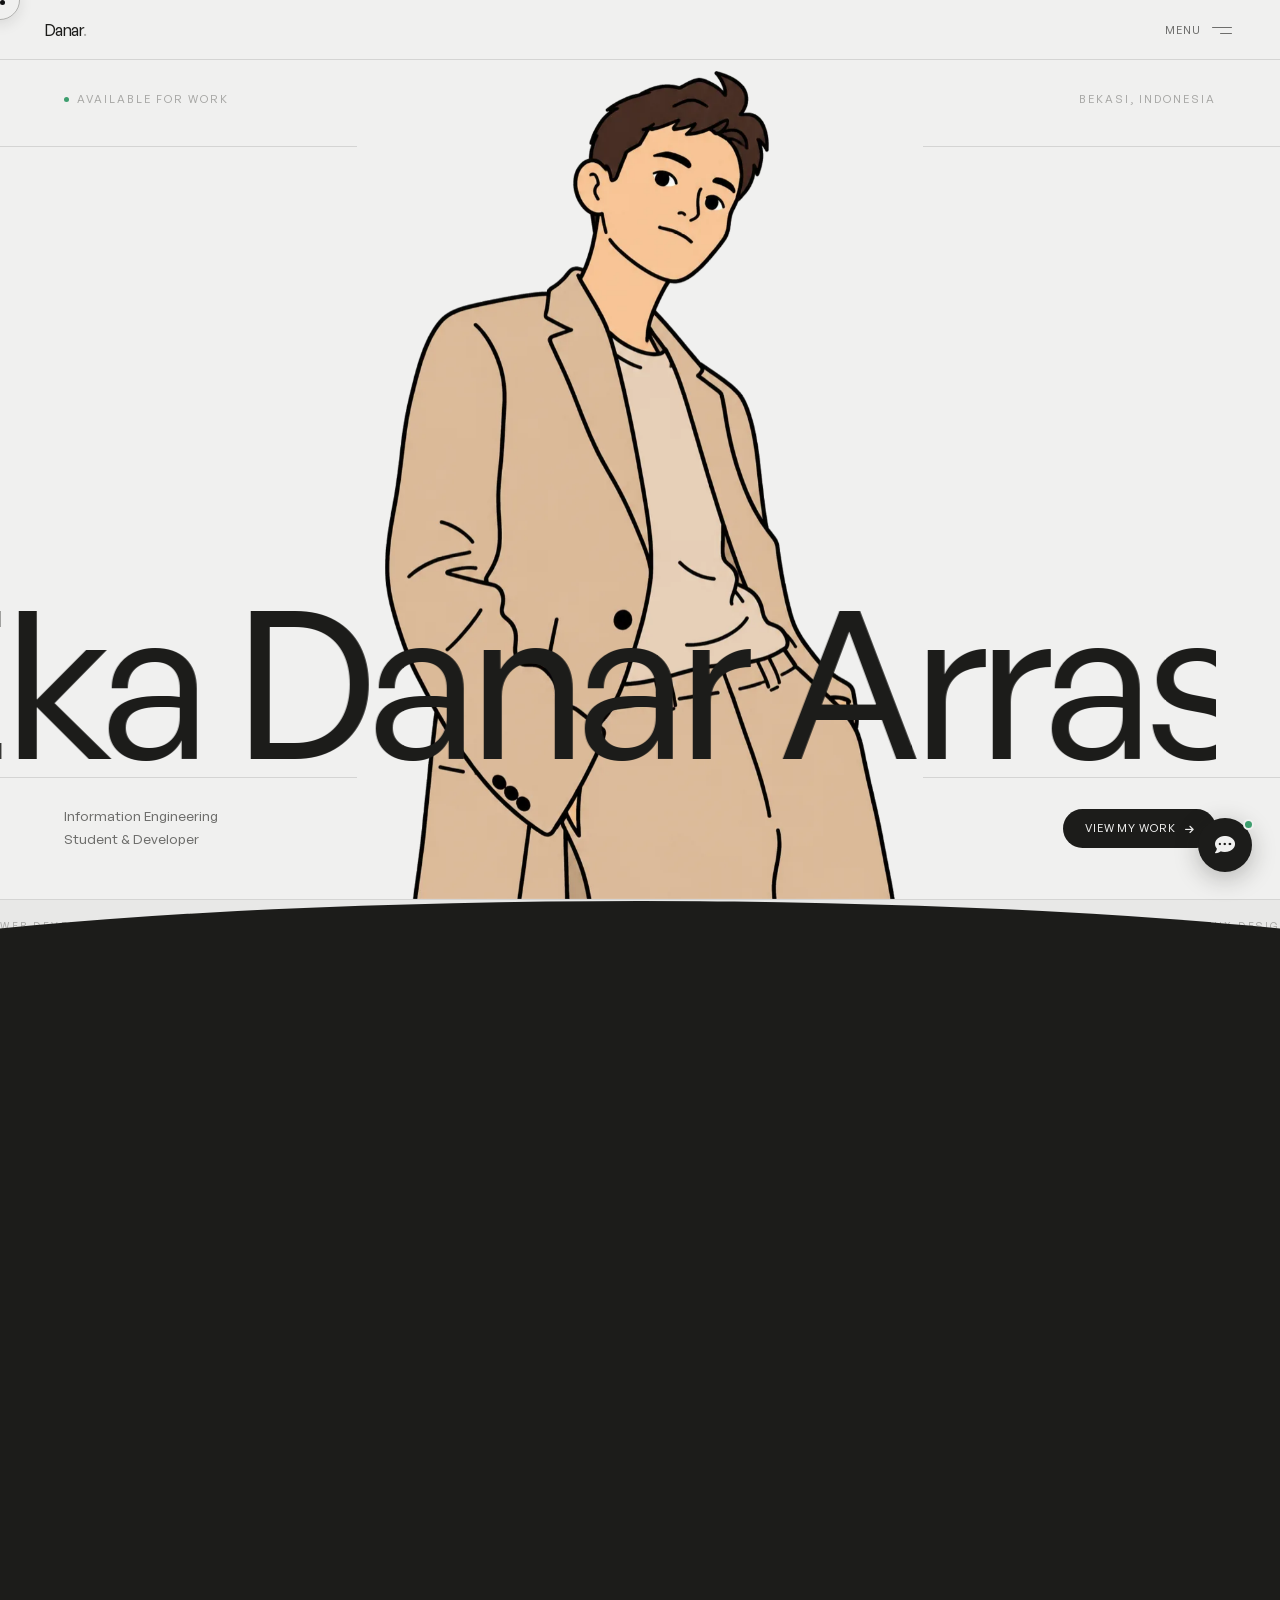
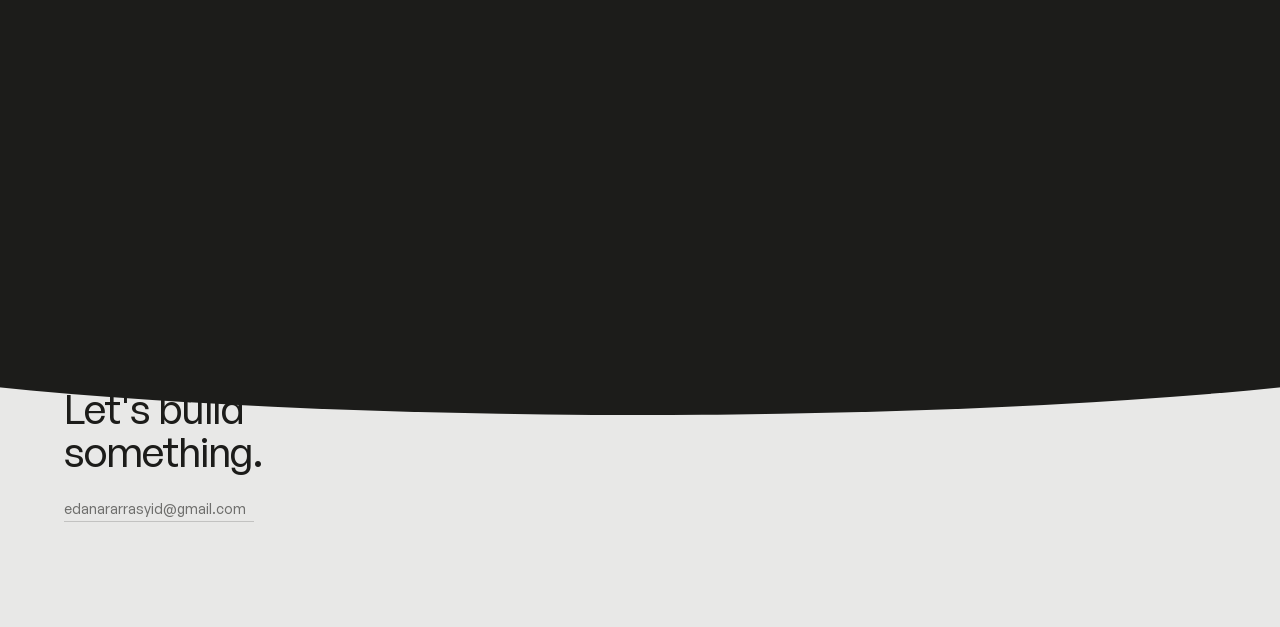
==== commit ff1fa7ab: "Scale up the hero on phones and fix the marquee seam there A phone is not a small desktop here. The " ====
--- a/index.html
+++ b/index.html
@@ -41,7 +41,7 @@
        support does not fetch a file it cannot use. -->
   <link rel="preload" as="image" href="./assets/hero-portrait.webp" imagesrcset="./assets/hero-portrait.webp" type="image/webp" fetchpriority="high"/>
   <link rel="stylesheet" href="./assets/css/base.css?v=e6f38128"/>
-  <link rel="stylesheet" href="./assets/css/index.css?v=2e0eeac7"/>
+  <link rel="stylesheet" href="./assets/css/index.css?v=ea8c7526"/>
 
   <script type="application/ld+json">
   {
--- a/assets/css/index.css
+++ b/assets/css/index.css
@@ -145,11 +145,16 @@
   from { opacity: 0; transform: scale(0.965); }
   to   { opacity: var(--portrait-opacity, 1); transform: scale(1); }
 }
-/* Narrow columns: the name already fills the width, so the figure steps back
-   instead of competing with it. The rules need a narrower gap to match. */
+/* ── NARROW COLUMNS ───────────────────────────────────────────────
+   A phone is not a small desktop here. The hero is proportioned across
+   the width on a wide screen, and carrying those same ratios down left
+   the figure short of the fold and the name at its clamp floor — a tall
+   empty band above both. Everything below re-proportions against the
+   taller, narrower viewport rather than scaling the desktop treatment.
+─────────────────────────────────────────────────────────────── */
 @media (max-width: 768px) {
   .hero {
-    --portrait-h: 54vh;
+    --portrait-h: 70vh;
     /* The figure is nearly as wide as the screen here, so cutting the rules
        around it left two stubs a few pixels long and read as damage rather
        than as depth. The rules run edge to edge instead: with no cut and no
@@ -158,7 +163,13 @@
     --rule-cut: 0px;
     --rule-gap: 0px;
   }
-  .hero-portrait img { --portrait-opacity: 0.45; }
+  .hero-portrait img { --portrait-opacity: 0.5; }
+
+  /* The name's own size for this breakpoint is set in the MOBILE block near
+     the end of this file — it has to come after the base .hero-name rules to
+     take effect at all. 16vw is the right weight against a wide viewport but
+     resolves under the 64px floor on a phone, where the name stops growing
+     with the screen and reads as small type that happens to be clipped. */
 }
 
 /* The entrance animation is the only thing that ever makes the figure
@@ -515,7 +526,21 @@
 @media (max-width: 768px) {
   .hero { padding: 0 20px; grid-template-rows: auto 1fr auto; }
   .hero-top { padding-top: calc(var(--header-height) + 20px); }
-  .hero-name { font-size: clamp(34px, 8.5vw, 52px); letter-spacing: -1.2px; }
+  /* Typography for the marquee lives here, after the base .hero-name rules
+     further up the file — same specificity, so source order is what decides
+     it, and a copy of this in an earlier block was simply never applied.
+
+     All three selectors together, and never .hero-name alone: the <h1> and
+     its copies have to stay the same width or the loop's four units stop
+     being identical. A leftover rule from the old two-line hero sized only
+     .hero-name here and pushed the seam out by 170px. */
+  .hero-name,
+  .hero-name-dup,
+  .hero-name-sep {
+    font-size: clamp(72px, 24vw, 150px);
+    letter-spacing: -0.045em;
+  }
+  .hero-name-sep { padding: 0 clamp(16px, 5vw, 40px); }
   /* The chat bubble is fixed to the bottom-right corner and was sitting on
      top of the Download CV button, which is the one thing a recruiter comes
      here to click. Extra bottom padding lifts the CTA row clear of it; the
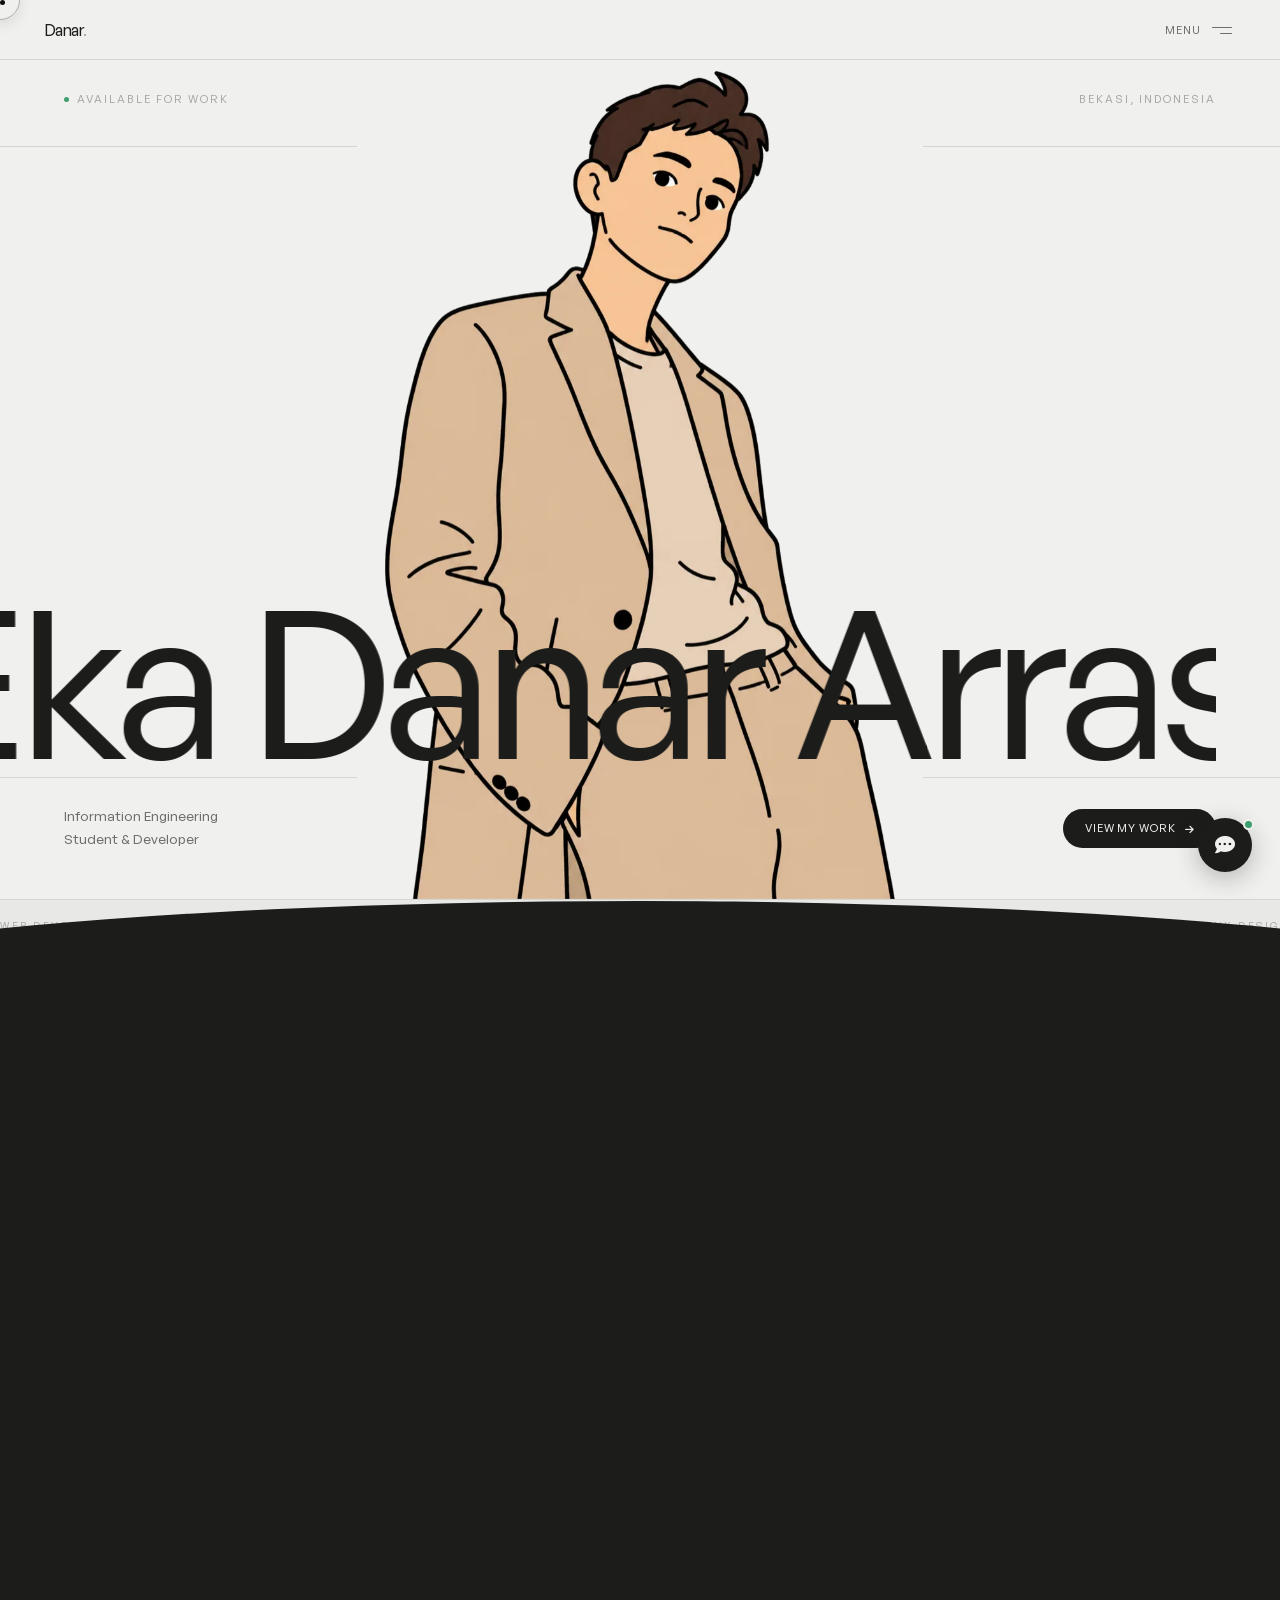
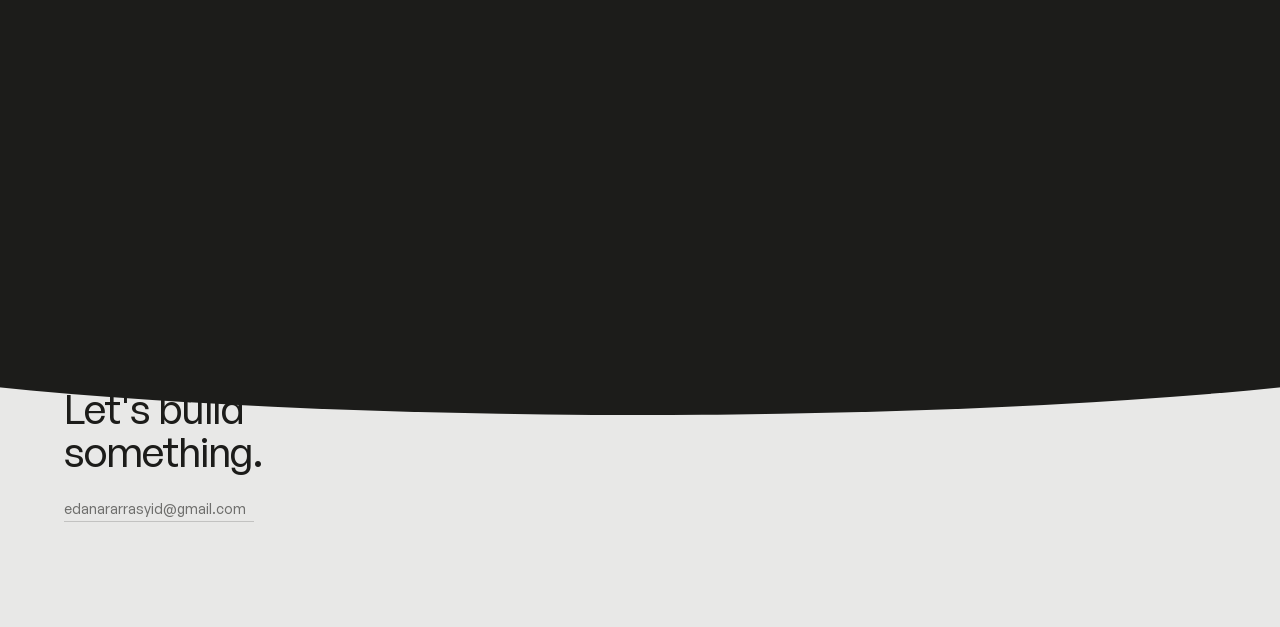
==== commit cbe06732: "Let the chat history scroll instead of the page behind it Lenis intercepts wheel events on the docum" ====
--- a/index.html
+++ b/index.html
@@ -338,7 +338,7 @@
   <script defer src="https://cdn.jsdelivr.net/npm/lenis@1.1.20/dist/lenis.min.js"></script>
   <script defer src="./assets/js/motion.js?v=b990f3cc"></script>
   <script type="module" src="./assets/js/index.js?v=6e6b031e"></script>
-  <script type="module" src="chatbot.js?v=06e270b9"></script>
+  <script type="module" src="chatbot.js?v=44e3ea91"></script>
 
 </body>
 </html>
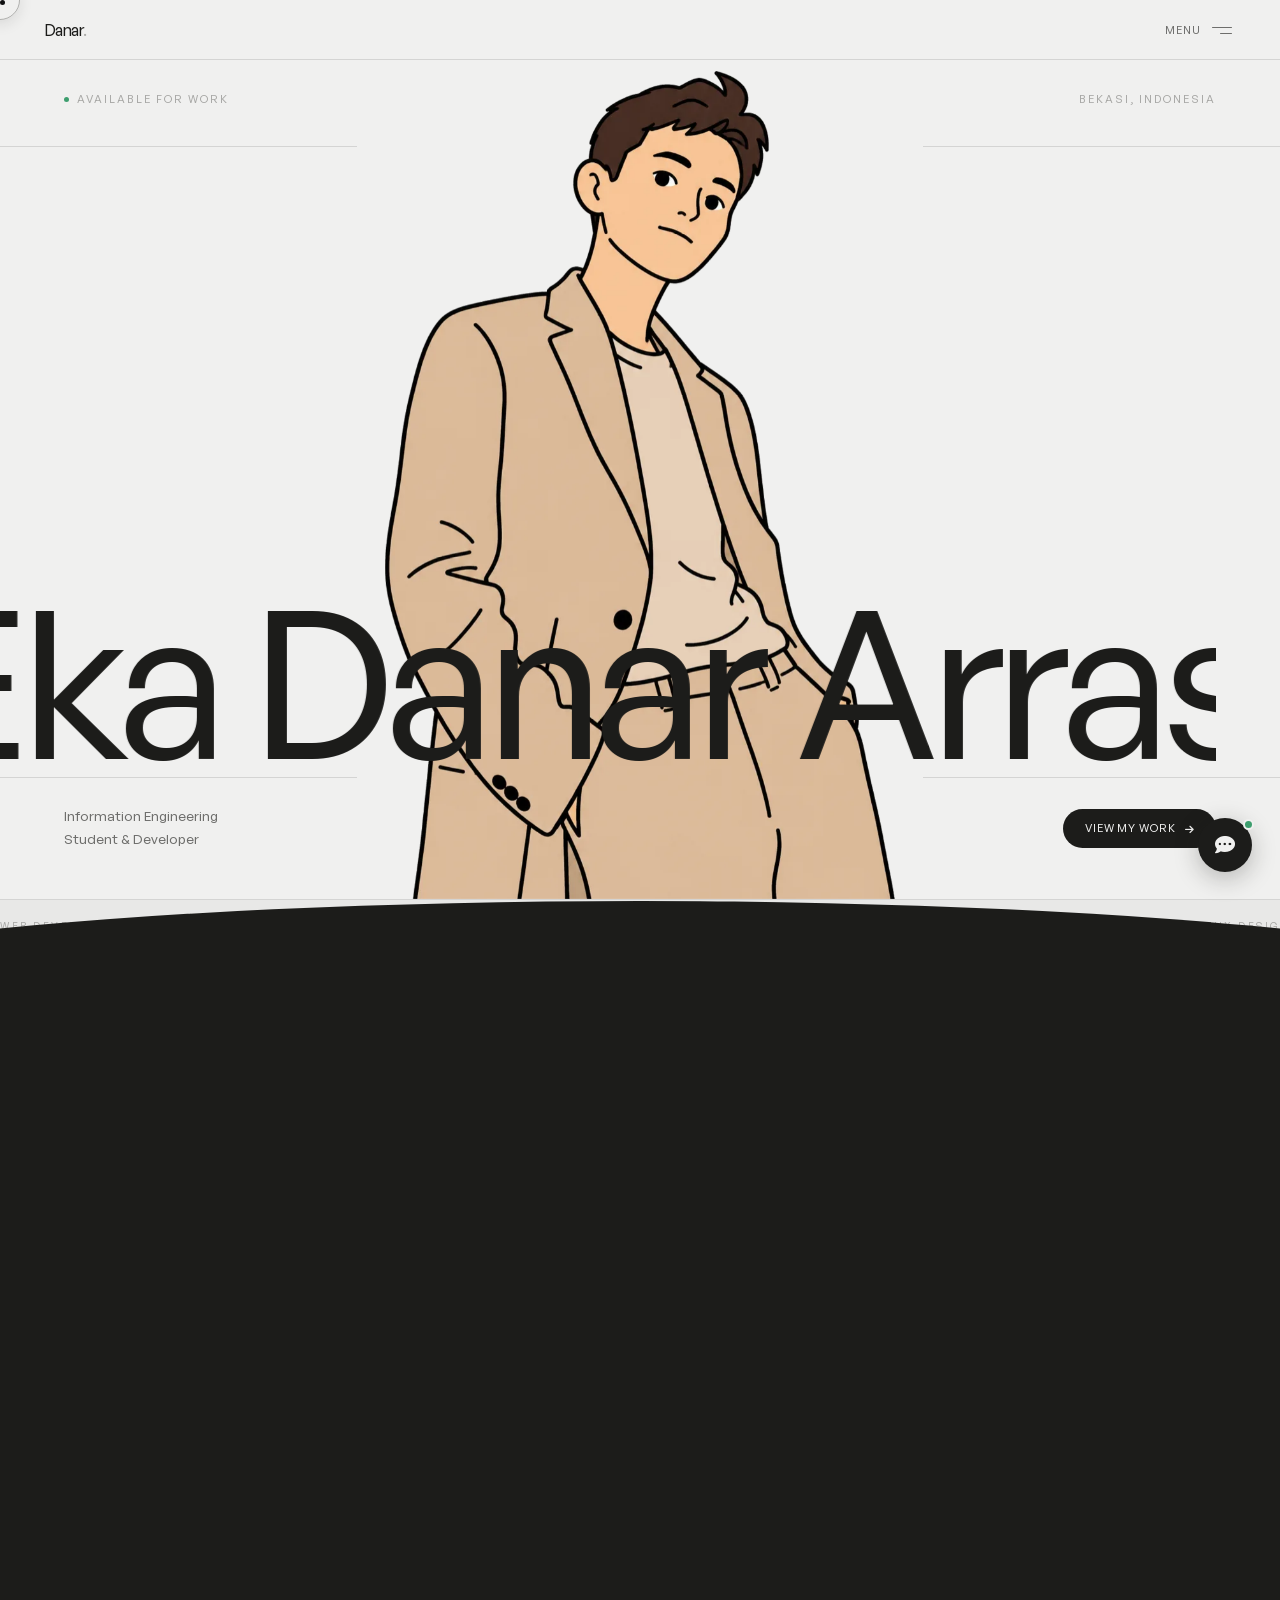
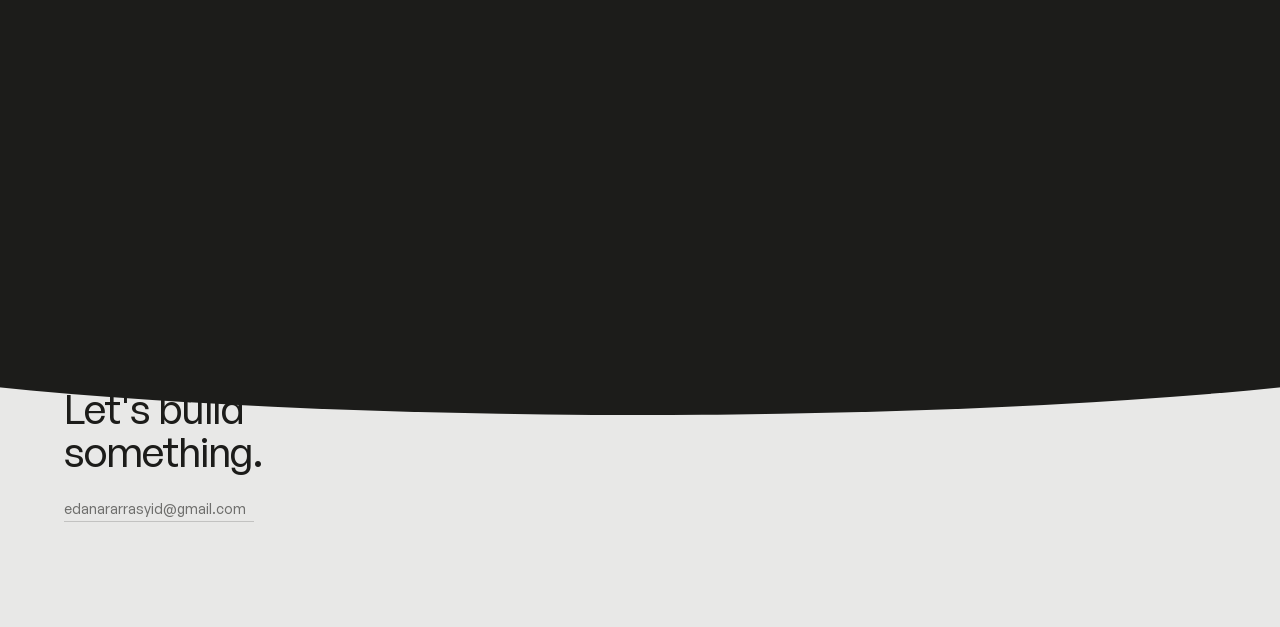
==== commit adaf8b2e: "Drop the job titles from the page titles The home page is now just "Eka Danar Arrasyid" rather than " ====
--- a/index.html
+++ b/index.html
@@ -3,7 +3,7 @@
 <head>
   <meta charset="UTF-8"/>
   <meta name="viewport" content="width=device-width, initial-scale=1.0"/>
-  <title>Eka Danar Arrasyid — Software Engineer & Web Developer | Portfolio</title>
+  <title>Eka Danar Arrasyid</title>
   <meta name="description" content="Portfolio resmi Eka Danar Arrasyid, Software Engineer &amp; Web Developer asal Bekasi, Indonesia. Spesialis PHP, Laravel, JavaScript, dan Full Stack Development. Mahasiswa Teknik Informatika Universitas Pelita Bangsa."/>
   <meta name="keywords" content="Eka Danar Arrasyid, Danar Arrasyid, Software Engineer Indonesia, Web Developer Indonesia, PHP Developer, Laravel Developer, JavaScript Developer, Full Stack Developer, Portfolio Web Developer, Universitas Pelita Bangsa"/>
   <meta name="author" content="Eka Danar Arrasyid"/>
@@ -14,7 +14,7 @@
   <!-- Open Graph -->
   <meta property="og:type" content="website"/>
   <meta property="og:site_name" content="Eka Danar Arrasyid"/>
-  <meta property="og:title" content="Eka Danar Arrasyid — Software Engineer & Web Developer | Portfolio"/>
+  <meta property="og:title" content="Eka Danar Arrasyid"/>
   <meta property="og:description" content="Portfolio resmi Eka Danar Arrasyid, Software Engineer & Web Developer asal Bekasi, Indonesia. Spesialis PHP, Laravel, JavaScript, dan Full Stack Development."/>
   <meta property="og:url" content="https://www.edanararrasyid.my.id/"/>
   <meta property="og:image" content="https://www.edanararrasyid.my.id/assets/bot_avatar.png"/>
@@ -22,7 +22,7 @@
 
   <!-- Twitter Card -->
   <meta name="twitter:card" content="summary_large_image"/>
-  <meta name="twitter:title" content="Eka Danar Arrasyid — Software Engineer & Web Developer | Portfolio"/>
+  <meta name="twitter:title" content="Eka Danar Arrasyid"/>
   <meta name="twitter:description" content="Portfolio resmi Eka Danar Arrasyid, Software Engineer & Web Developer asal Bekasi, Indonesia."/>
   <meta name="twitter:image" content="https://www.edanararrasyid.my.id/assets/bot_avatar.png"/>
   <meta name="twitter:site" content="@DanarrArrsyd"/>
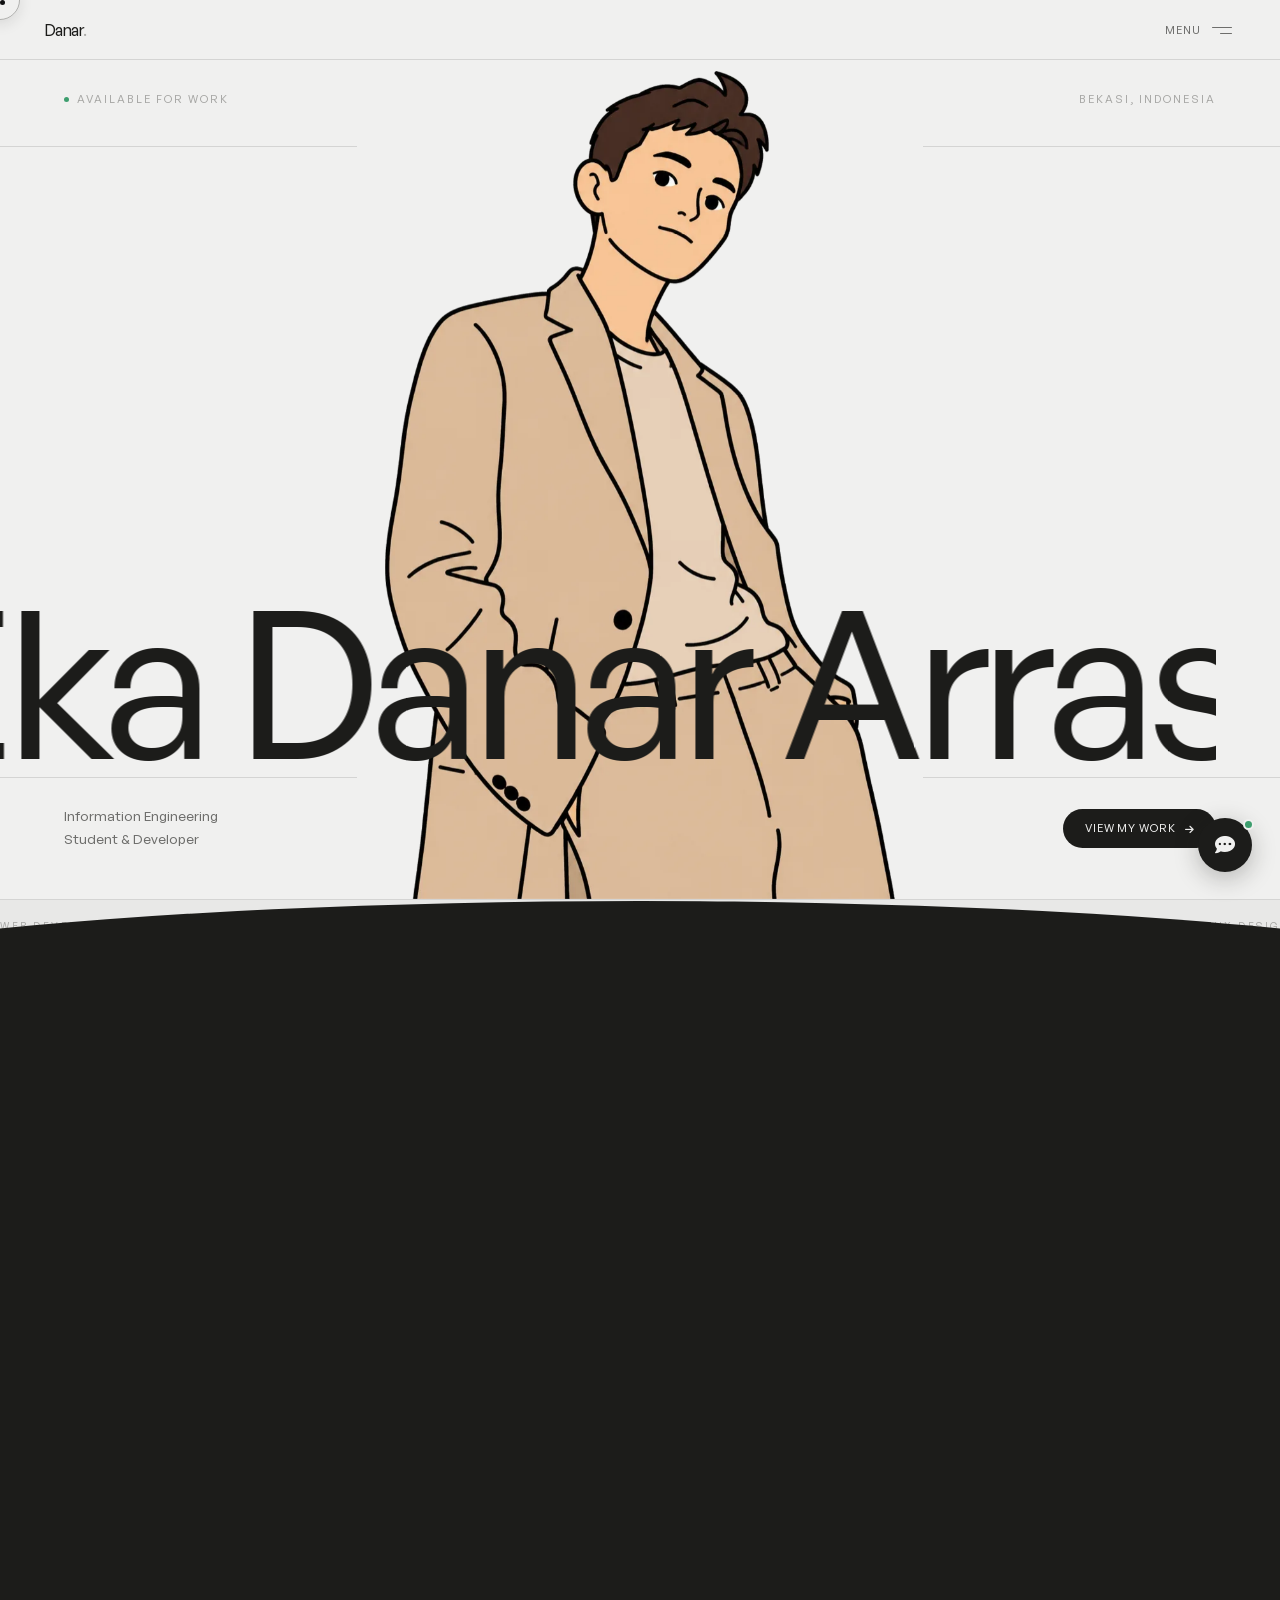
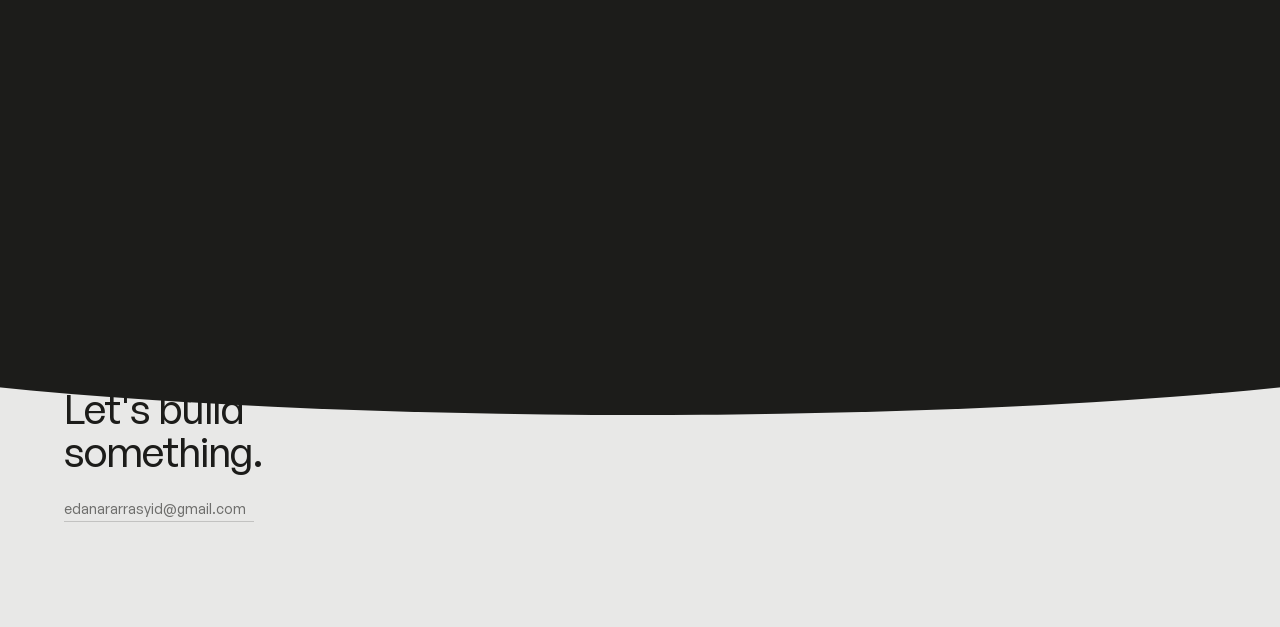
==== commit 88451f84: "Give link previews an image large enough to show the description The description was never missing —" ====
--- a/index.html
+++ b/index.html
@@ -17,14 +17,23 @@
   <meta property="og:title" content="Eka Danar Arrasyid"/>
   <meta property="og:description" content="Portfolio resmi Eka Danar Arrasyid, Software Engineer & Web Developer asal Bekasi, Indonesia. Spesialis PHP, Laravel, JavaScript, dan Full Stack Development."/>
   <meta property="og:url" content="https://www.edanararrasyid.my.id/"/>
-  <meta property="og:image" content="https://www.edanararrasyid.my.id/assets/bot_avatar.png"/>
+  <meta property="og:image" content="https://www.edanararrasyid.my.id/assets/og-cover.png"/>
+  <!-- Dimensions are declared so a crawler can lay the card out before the
+       image finishes downloading, and because several platforms only
+       render the large card — the one that shows a description — when the
+       image is known to be big enough. -->
+  <meta property="og:image:width" content="1200"/>
+  <meta property="og:image:height" content="630"/>
+  <meta property="og:image:type" content="image/png"/>
+  <meta property="og:image:alt" content="Eka Danar Arrasyid — Software Engineer & Web Developer"/>
   <meta property="og:locale" content="id_ID"/>
 
   <!-- Twitter Card -->
   <meta name="twitter:card" content="summary_large_image"/>
   <meta name="twitter:title" content="Eka Danar Arrasyid"/>
   <meta name="twitter:description" content="Portfolio resmi Eka Danar Arrasyid, Software Engineer & Web Developer asal Bekasi, Indonesia."/>
-  <meta name="twitter:image" content="https://www.edanararrasyid.my.id/assets/bot_avatar.png"/>
+  <meta name="twitter:image" content="https://www.edanararrasyid.my.id/assets/og-cover.png"/>
+  <meta name="twitter:image:alt" content="Eka Danar Arrasyid — Software Engineer & Web Developer"/>
   <meta name="twitter:site" content="@DanarrArrsyd"/>
 
   <link rel="icon" type="image/png" href="./assets/Title HTML.jpg"/>
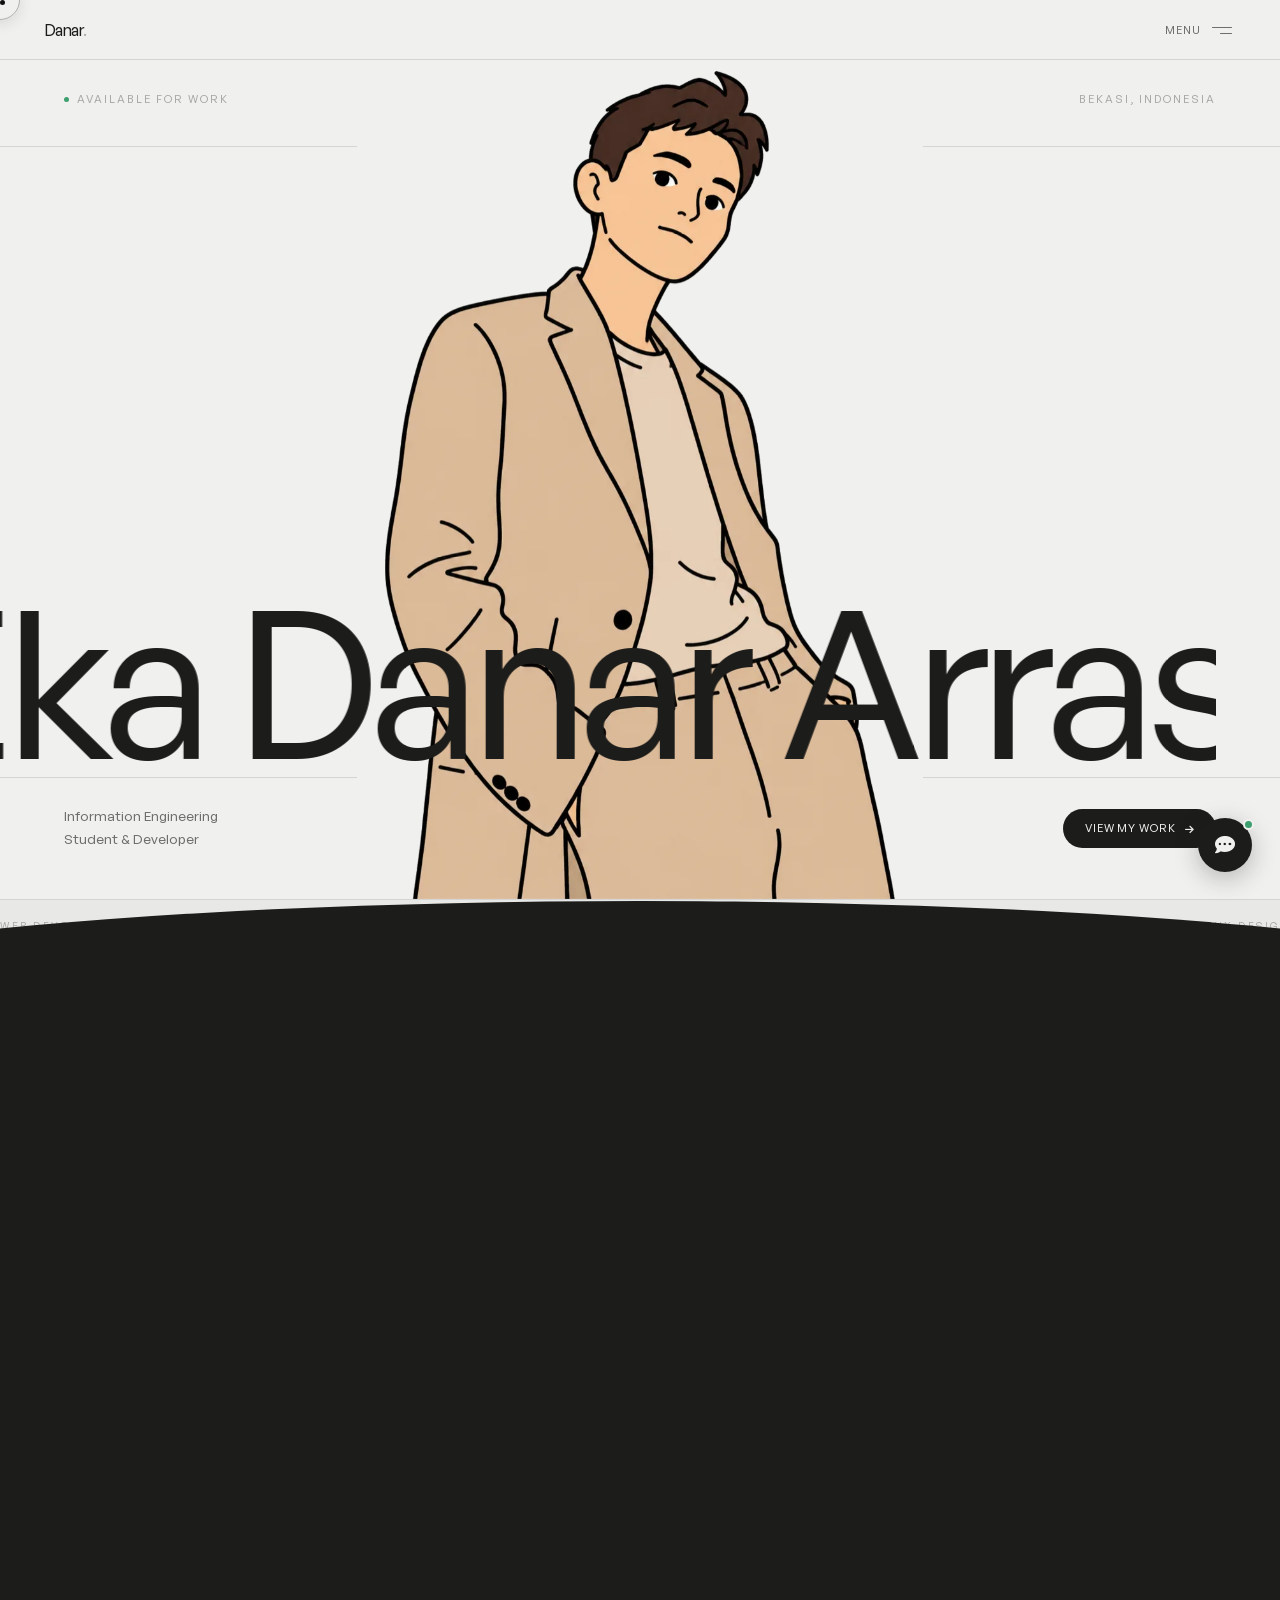
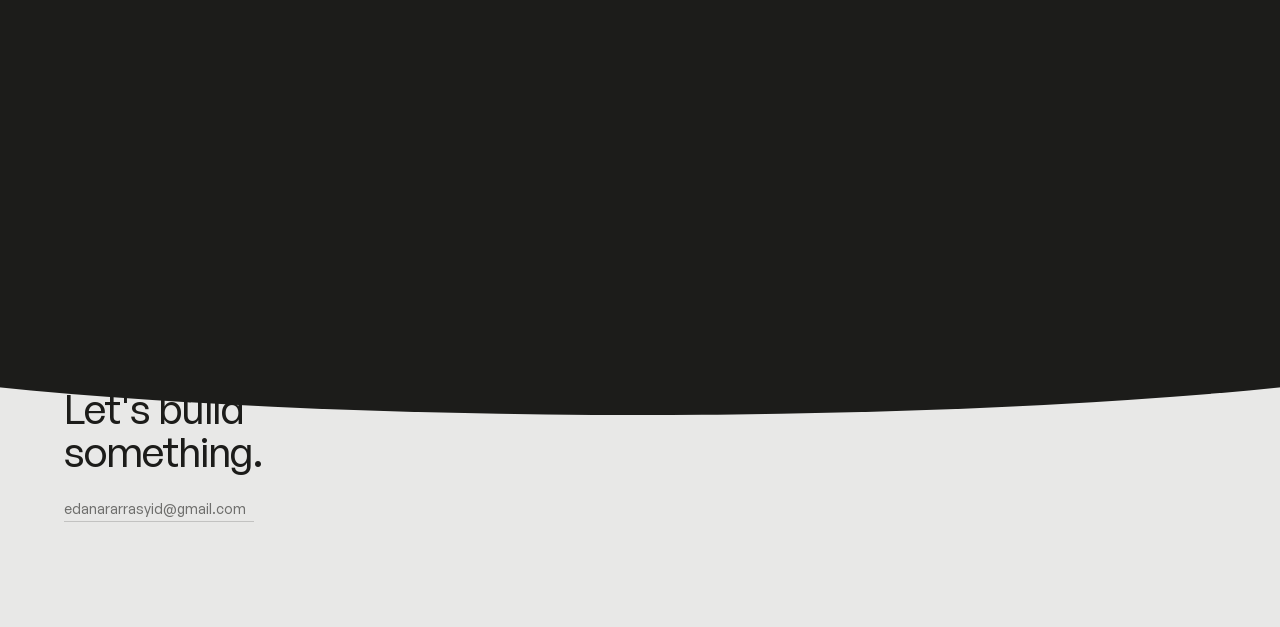
==== commit 390f3e08: "Track page visits from the 9 public pages Fire-and-forget insert into page_visits on module load; si" ====
--- a/index.html
+++ b/index.html
@@ -346,7 +346,7 @@
   <script defer src="https://cdnjs.cloudflare.com/ajax/libs/gsap/3.12.5/gsap.min.js"></script>
   <script defer src="https://cdn.jsdelivr.net/npm/lenis@1.1.20/dist/lenis.min.js"></script>
   <script defer src="./assets/js/motion.js?v=b990f3cc"></script>
-  <script type="module" src="./assets/js/index.js?v=6e6b031e"></script>
+  <script type="module" src="./assets/js/index.js?v=2c4b6be1"></script>
   <script type="module" src="chatbot.js?v=44e3ea91"></script>
 
 </body>
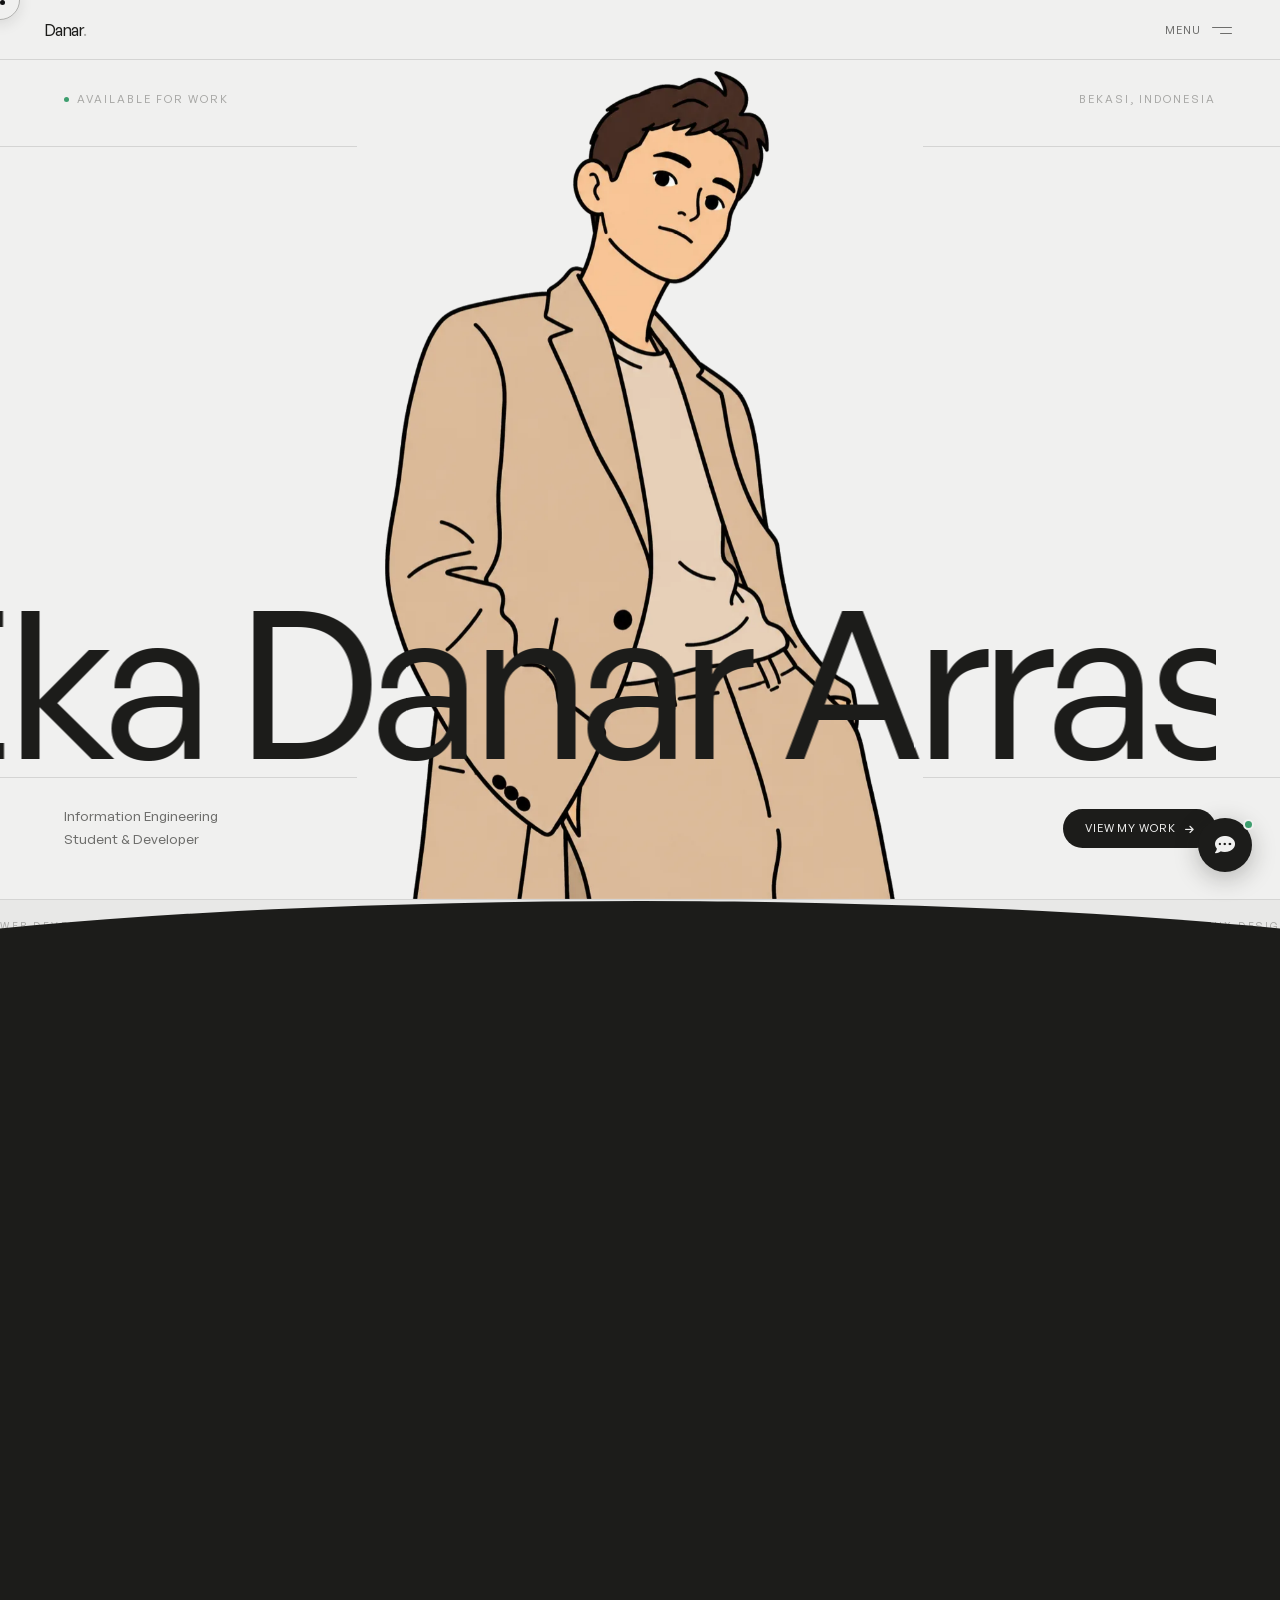
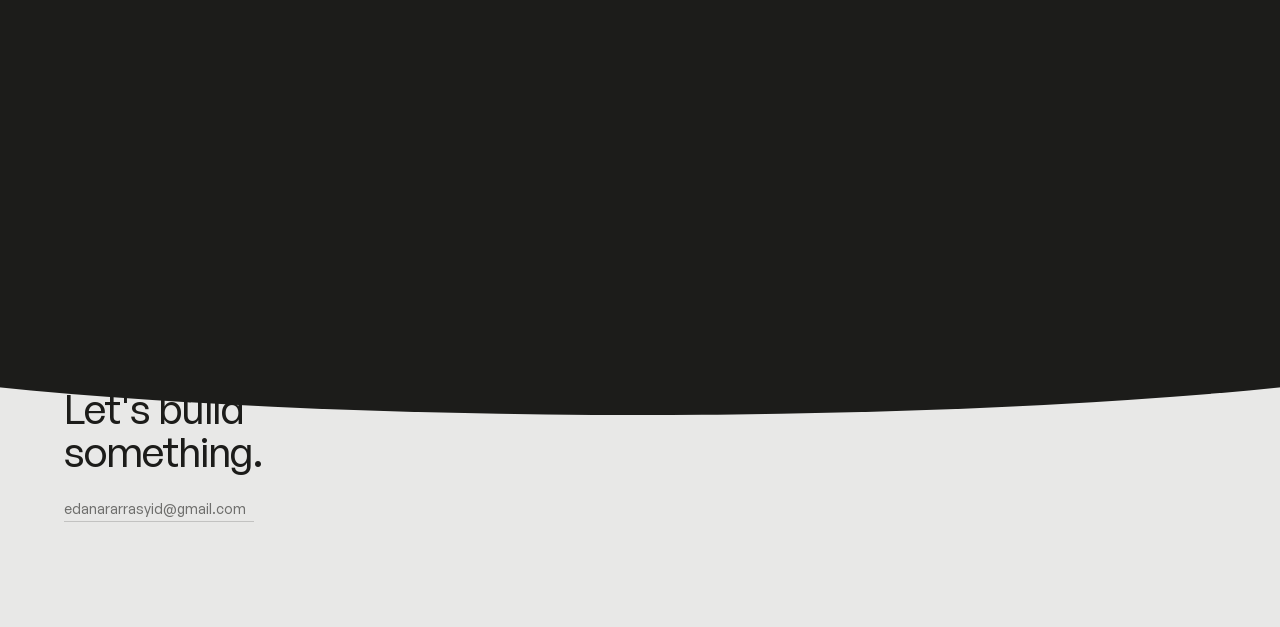
==== commit 63a048d8: "Preconnect Supabase/CDN origins, parallelize analytics queries Measured on the live site: every Supa" ====
--- a/index.html
+++ b/index.html
@@ -41,6 +41,10 @@
   <link rel="manifest" href="./manifest.json"/>
 
   <link rel="dns-prefetch" href="https://cdnjs.cloudflare.com"/>
+  <link rel="preconnect" href="https://vdnysjewpqunxokscaan.supabase.co" crossorigin/>
+  <link rel="dns-prefetch" href="https://vdnysjewpqunxokscaan.supabase.co"/>
+  <link rel="preconnect" href="https://esm.sh" crossorigin/>
+  <link rel="preconnect" href="https://cdn.jsdelivr.net" crossorigin/>
   <link rel="stylesheet" href="https://cdnjs.cloudflare.com/ajax/libs/font-awesome/6.5.0/css/all.min.css"/>
 
   <link rel="preload" href="./assets/fonts/GeneralSans-Variable.woff2" as="font" type="font/woff2" crossorigin/>
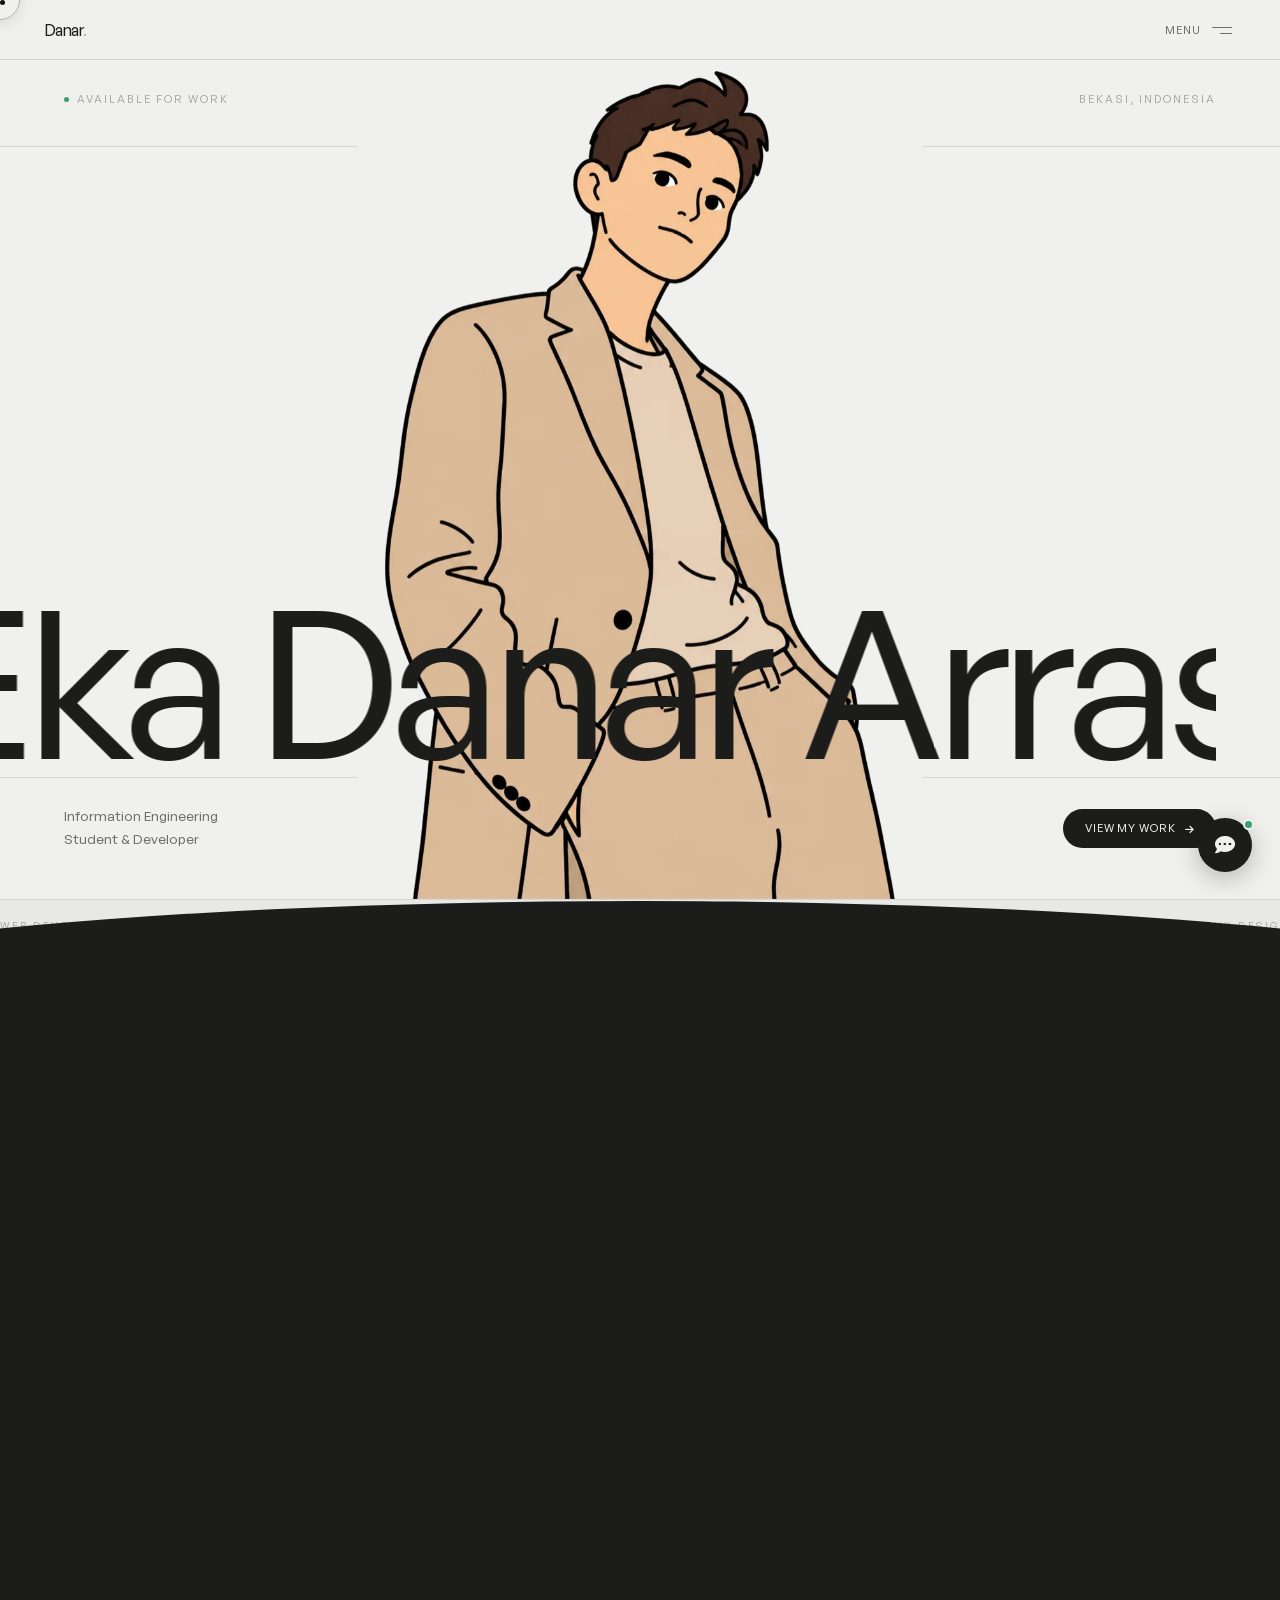
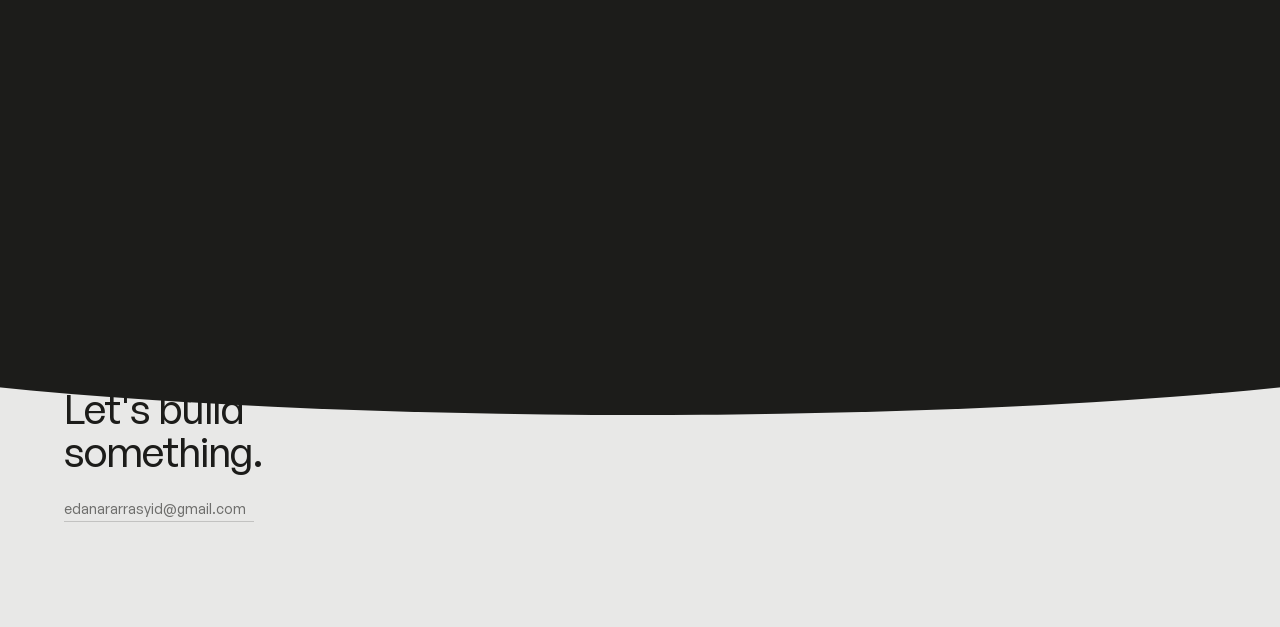
==== commit 5840d69d: "Redesign contact form's send confirmation to match site theme Replaces the plain emoji success line " ====
--- a/index.html
+++ b/index.html
@@ -53,7 +53,7 @@
        imagesrcset carries the type negotiation so a browser without WebP
        support does not fetch a file it cannot use. -->
   <link rel="preload" as="image" href="./assets/hero-portrait.webp" imagesrcset="./assets/hero-portrait.webp" type="image/webp" fetchpriority="high"/>
-  <link rel="stylesheet" href="./assets/css/base.css?v=e6f38128"/>
+  <link rel="stylesheet" href="./assets/css/base.css?v=c7295f98"/>
   <link rel="stylesheet" href="./assets/css/index.css?v=ea8c7526"/>
 
   <script type="application/ld+json">
--- a/assets/css/base.css
+++ b/assets/css/base.css
@@ -79,6 +79,11 @@
   --text-1:       #1c1c1a;
   --text-2:       #6e6e6c;
   --text-3:       #a8a8a6;
+
+  /* Status — same muted tones as the admin dashboard, not a saturated
+     green/red dropped in from outside the grey-studio palette. */
+  --success:      #3d9e6e;
+  --error:        #b5453f;
 
   /* Accent — dark on light bg */
   --accent:       #1c1c1a;
